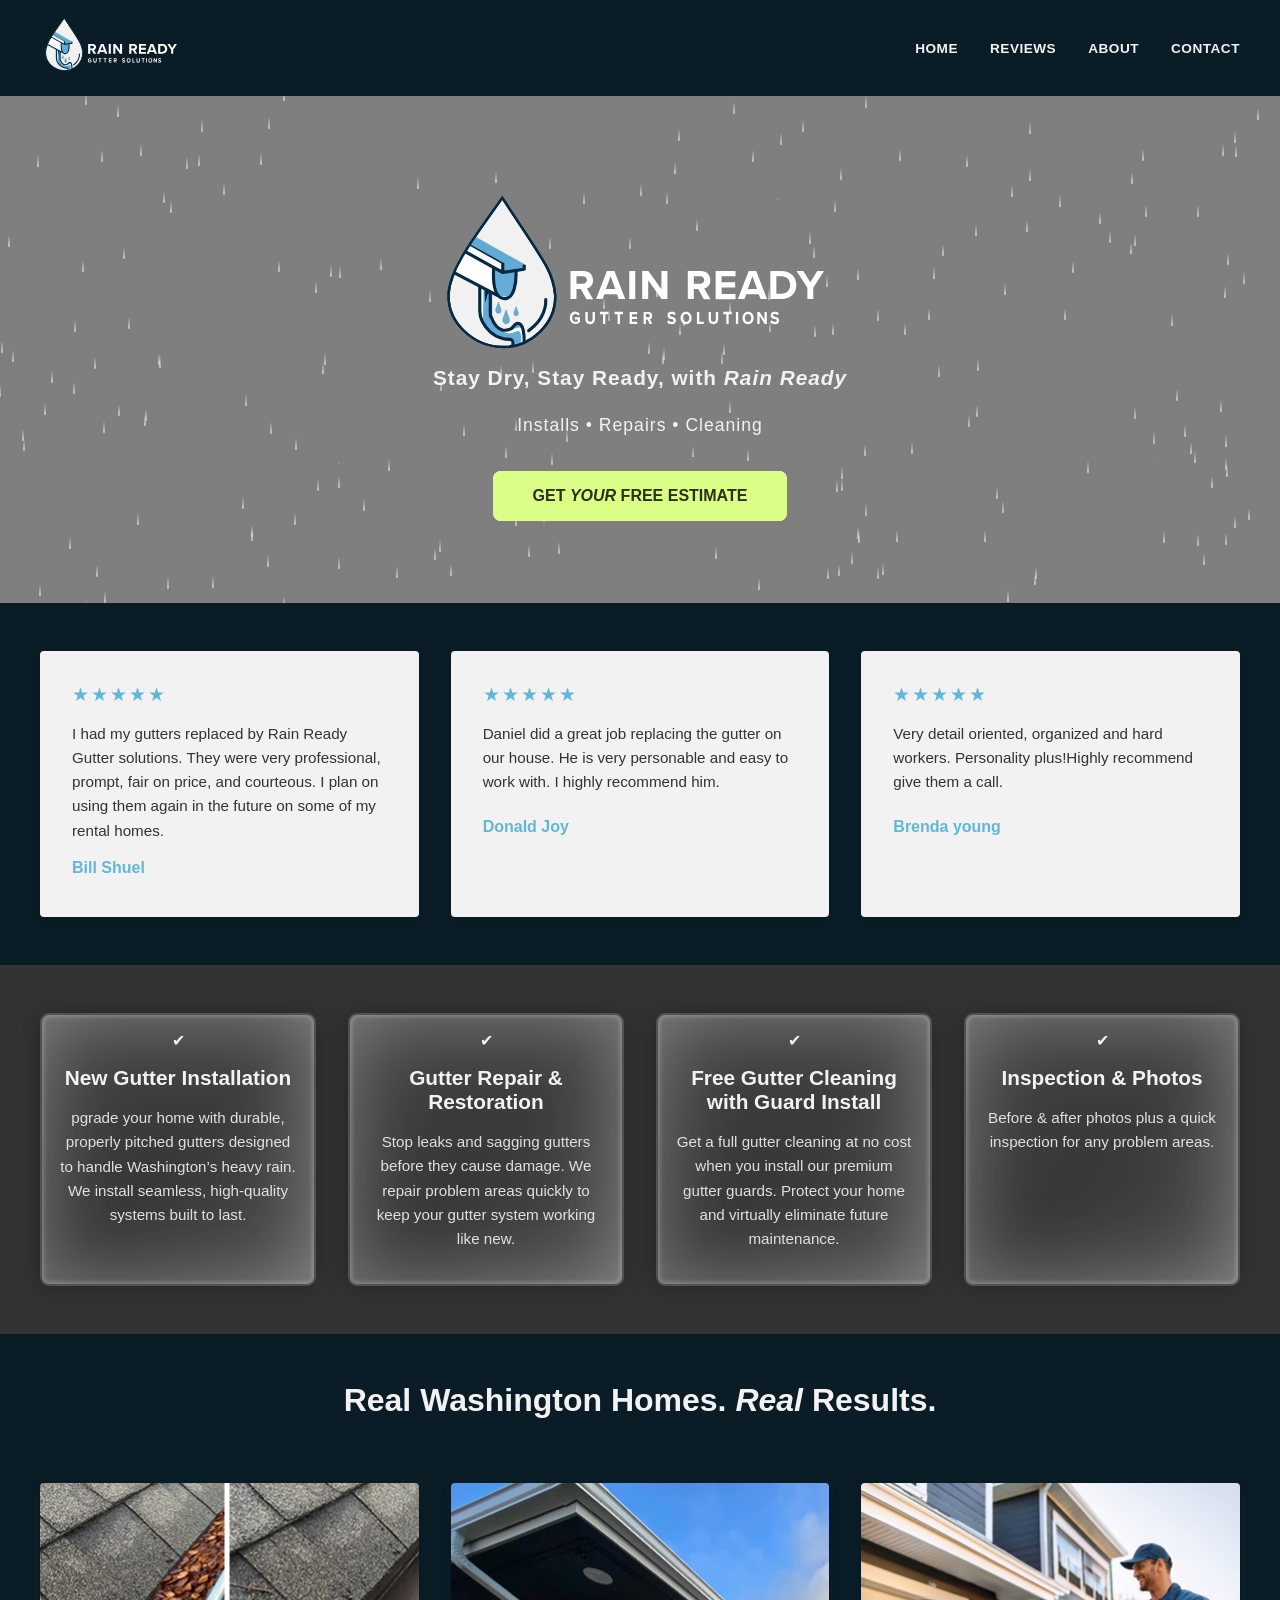
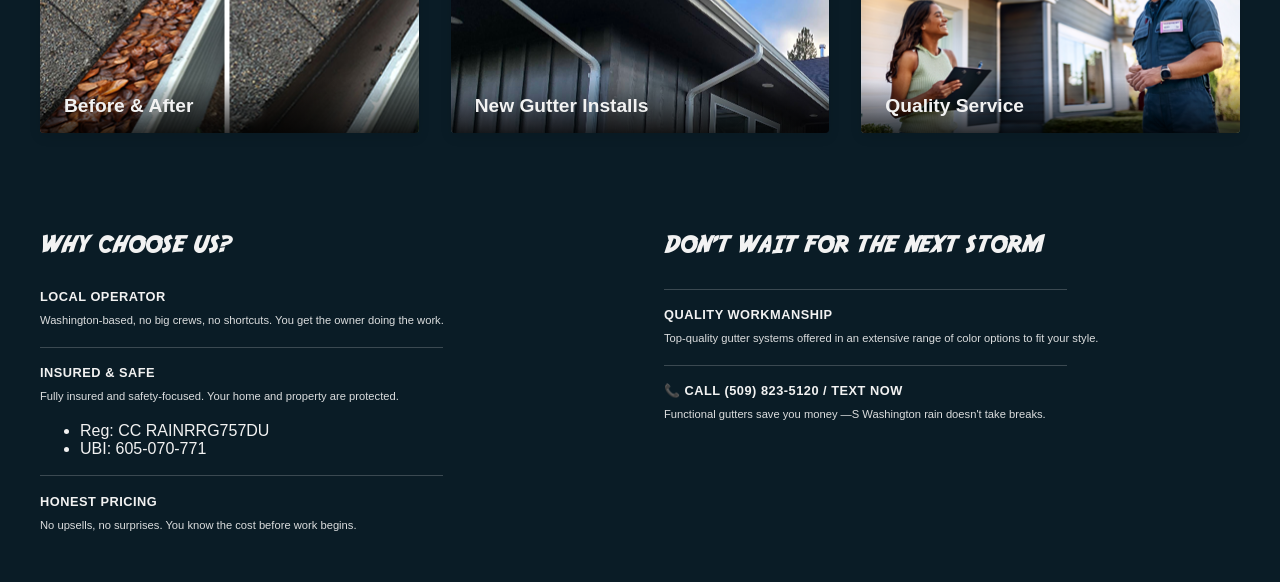
==== index.html @ 2964353a "Li in footer" ====
<!DOCTYPE html>
<html lang="en">
<head>
    <meta charset="UTF-8" />
    <title>Rain Ready Gutter Solutions</title>
    <meta name="description" content="Call us for all your Gutter needs today! Continuous Gutter Installation, Cleaning and Repairs" />
    <meta name="viewport" content="width=device-width, initial-scale=1.0" />
    <link rel="stylesheet" href="css/normalize.css" />
    <!-- <link rel="stylesheet" href="css/styles.css" /> -->
    <link rel="stylesheet" href="css/styles-new.css" />
    <link href="https://fonts.googleapis.com/css?family=Montserrat:700,400&display=swap" rel="stylesheet">
    <style>
       
    </style>
</head>
<body>
    <div class="master-container">
    <div class="page-container">
      <!-- Header/Navigation -->
      <header class="header">
        <div class="header-content">
          <div class="logo-container">
            <img src="images/logo-RR.svg" alt="Rain Ready Company Logo">
          </div>
          <nav class="nav-menu">
            <ul>
              <li><a href="#home">HOME</a></li>
              <li><a href="#reviews">REVIEWS</a></li>
              <li><a href="#about">ABOUT</a></li>
              <li><a href="#contact">CONTACT</a></li>
            </ul>
          </nav>
        </div>
      </header>

      <!-- Hero Section -->
      <section class="hero">
        <div class="rain-overlay" id="rain-overlay">
          <canvas id='canvas'></canvas>
        </div>
        <div class="hero-background">
    
        </div>
        <div class="hero-content">
          <img src="images/logo-RR.svg" alt="Rain Ready Company Logo">
          <h2>Stay Dry, Stay Ready, with <i>Rain Ready</i></h2>
          <h4>Installs • Repairs • Cleaning<h4>
          
          <div class="hero-buttons">
            <a href="tel:509-823-5120" class="btn btn-white">Get <i>Your</i> Free Estimate</a>
          </div>
          </div>
        </div>
      </section>

      <!-- Testimonials Section -->
      <section class="testimonials">
        <div class="testimonials-grid">
          <div class="testimonial-card">
            <div class="stars">★★★★★</div>
            <p class="testimonial-text">I had my gutters replaced by Rain Ready Gutter solutions. They were very professional, prompt, fair on price, and courteous. I plan on using them again in the future on some of my rental homes.</p>
            <p class="testimonial-author">Bill Shuel</p>
          </div>
          <div class="testimonial-card">
            <div class="stars">★★★★★</div>
            <p class="testimonial-text">Daniel did a great job replacing the gutter on our house. He is very personable and easy to work with. I highly recommend him.</p>
            <p class="testimonial-author">Donald Joy</p>
          </div>
          <div class="testimonial-card">
            <div class="stars">★★★★★</div>
            <p class="testimonial-text">Very detail oriented, organized and hard workers. Personality plus!Highly recommend give them a call.</p>
            <p class="testimonial-author">Brenda young</p>
          </div>
        </div>
      </section>

      <!-- Service Cards Section -->
      <section class="service-cards">
        <div class="cards-grid">
          <div class="service-card glass-card">
            <div class="card-icon">✔</div>
            <h3>New Gutter Installation</h3>
            <p>pgrade your home with durable, properly pitched gutters designed to handle Washington’s heavy rain. We install seamless, high-quality systems built to last.</p>
          </div>
          <div class="service-card glass-card">
            <div class="card-icon">✔</div>
            <h3>Gutter Repair & Restoration</h3>
            <p>Stop leaks and sagging gutters before they cause damage. We repair problem areas quickly to keep your gutter system working like new.</p>
          </div>
          <div class="service-card glass-card">
            <div class="card-icon">✔</div>
            <h3>Free Gutter Cleaning with Guard Install</h3>
            <p>Get a full gutter cleaning at no cost when you install our premium gutter guards. Protect your home and virtually eliminate future maintenance.</p>
          </div>
          <div class="service-card glass-card">
            <div class="card-icon">✔</div>
            <h3>Inspection & Photos</h3>
            <p>Before & after photos plus a quick inspection for any problem areas.</p>
          </div>
        </div>
      </section>

      <!-- Brands Section 
      <section class="brands">
        <div class="brands-grid">
          <img src="images/brand-1.webp" alt="Brand 1">
          <img src="images/brand-2.webp" alt="Brand 2">
          <img src="images/brand-3.webp" alt="Brand 3">
          <img src="images/brand-4.webp" alt="Brand 4">
        </div>
      </section>-->

      <!-- Featured Work Section -->
      <section class="featured-work">
        <h2>Real Washington Homes. <i>Real</i> Results.</h2>
        <div class="projects-grid">
          <div class="project-card">
            <img src="images/before-after.webp" alt="Before & After">
            <h3>Before & After</h3>
          </div>
          <div class="project-card">
            <img src="images/featured-new-gutter.webp" alt="New Gutter Installs">
            <h3>New Gutter Installs</h3>
          </div>
          <div class="project-card">
            <img src="images/quality-service.webp" alt="Professional Service">
            <h3>Quality Service</h3>
          </div>
        </div>
      </section>

      <!-- Footer Section -->
      <footer class="footer">
        <div class="footer-content">
          <div class="footer-column">
            <h3>Why Choose Us?</h3>
            <div class="footer-item">
              <h4>LOCAL OPERATOR</h4>
              <p>Washington-based, no big crews, no shortcuts. You get the owner doing the work.</p>
            </div>
            <hr>
            <div class="footer-item">
              <h4>INSURED & SAFE</h4>
              <p>Fully insured and safety-focused. Your home and property are protected.
              <ul>
              <li>Reg: CC RAINRRG757DU</li>
              <li>UBI: 605-070-771</li>
              </ul>
              </p>
            </div>
            <hr>
            <div class="footer-item">
              <h4>HONEST PRICING</h4>
              <p>No upsells, no surprises. You know the cost before work begins.</p>
            </div>
          </div>
          <div class="footer-column">
            <h3>DON'T WAIT FOR THE NEXT STORM</h3>
            <div class="footer-item">

            </div>
            <hr>
            <div class="footer-item">
              <h4>Quality Workmanship</h4>
              <p>Top-quality gutter systems offered in an extensive range of color options to fit your style.</p>
            </div>
            <hr>
            <div class="footer-item">
              <h4>📞 CALL  (509) 823-5120 / TEXT NOW</h4>
              <p>Functional gutters save you money —S Washington rain doesn't take breaks.</p>
            </div>
          </div>
        </div>
      </footer>
    </div>
    </div>


</body>
<script
  src="https://code.jquery.com/jquery-3.7.1.min.js"
  integrity="sha256-/JqT3SQfawRcv/BIHPThkBvs0OEvtFFmqPF/lYI/Cxo="
  crossorigin="anonymous"></script>
<script src="js/danJS.js"></script>
</html>
---- css/styles.css ----
body {
            margin: 0;
            font-family: Verdana, Tahoma, sans-serif, sans-serif;
            min-height: 100vh;
            color: #fff;
            font-size: 16px;
            }

          @font-face {
            font-family: 'White On Black';
            src: url('fonts/White%20On%20Black.ttf') format('truetype');
            font-weight: normal;
            font-style: normal;
            font-display: swap;
          }

        h1 {

            font-size: 2.44rem;
            /* clamp(1rem, 2vw, 2.44rem);      */
            font-weight: 700;
            line-height: 1.55;
            color: #ffffff;
            filter: invert(1);
            letter-spacing: 0.015em;
        }

        h2 {
          
            font-size: 1.95rem;        
            line-height: 1.55;
            letter-spacing: 0.02em;
            font-weight: 600;
            color: #000;
            filter: invert(1);
            margin: 10px 0 15px
        }


        h3 {
            
            font-size: 1.75rem;       
            line-height: 1.55;
            letter-spacing: 0.02em;
            font-weight: 600;
            color: #000;
            filter: invert(1);
            margin: 10px 0 15px
        }

        h4 {
            font-size: 1.56rem;
            line-height: 1.55;
            font-weight: 500;
            letter-spacing: 0.02em;
            color: #000;
            filter: invert(1);
            margin: 10px 0 15px
        }

        h5 {
            
            font-size: 1.4rem;
            line-height: 1.6;
            font-weight: 500;
            letter-spacing: 0.025em;
            color: #000;
            filter: invert(1);
            margin: 10px 0 15px
        }
        
        .subheading {
            font-family:  Arial, sans-serif;
            font-size: 1.1rem;
            font-weight: 500;
            color: #ffffff;
            mix-blend-mode: difference;
            margin-bottom: 16px;
        }

        p {
            font-size: .8rem;
            font-weight: 400;
            color: #1c1c1c;
            letter-spacing: 0.04em;
            text-wrap: balance;
            line-height: 1.5;
        }

        button {
          font-size: .9rem;
        }

        .center-me {
          align-self: center;
        }

        .master-container {
            max-width: 100%;
            margin: 0 auto;
            height: 100vh;
            margin: 0 0 35px;
        }

        .page-container {
            width: 86%;
            margin: 0 0 35px;
            background: #020024;
            background: linear-gradient(159deg,rgba(0, 26, 56, 1) 0%, rgba(5, 151, 255, 1) 60%, rgba(199, 221, 240, 1) 90%);
            padding: 32px;
            border-radius: 0 20px 20px 0;
            align-items:center;   
        }

        .header {
            display: grid;
            grid-template-columns: repeat(2, 1fr);
            gap: 16px;
            margin: 0 0 32px;
        }

        .header-items {
           align-self: center;
        }

        #Layer_1 {
            height:51px;
            width:auto
        }

        .logo-container-header {
            grid-column: 1 / -1;
            display: flex;
            align-items: center;
            & > img {
                height: 144px;
                margin-right: 24px;
            }
            & > span {
              color: #fff; 
              font-family: 'Montserrat', sans-serif; 
              font-size: 2.5rem; 
              font-weight: 700;
            }
        }

        .logo-container-card {
            grid-column: 1 / -1;
            display: flex;
            align-items: center;
            justify-content: flex-start;
            height: 40px;
            margin-bottom: 32px;
            & > img {
            height: 77%;
            width: auto; 
            object-fit: contain;
    
            display: block; 
            }
            & > span {
              color: #fff; 
              font-family: 'Montserrat', sans-serif; 
              font-size: 1lh;
              line-height: 1;
              font-weight: 700;
              mix-blend-mode: difference;
            }

        }  

        .logo-container-card .menu-container .menu-item a {
            font-size: .7rem;
             color: #000;
             font-weight: 500;
        }
        
        .homepage-card-container{
            display: grid;
            width: 107%;
            grid-template-columns: 1fr 1fr;
        }
        .homepage-card-column {
            display: grid;
            grid-template-columns: 1fr;
            gap: 20px;
            align-content: start;
            container: card-2-left-col / inline-size;
        }
        
        .card-2-col-left {
            @container (max-width:400px) {
            h1{
              font-size: 5cqw;
            }
        }
      }

        .homepage-cards {
            background: #fff;
            box-shadow: 4px 3px 24px rgba(0, 0, 0, 0.369);
            border-radius: 10px;
            padding: 11px 20px;
            margin-right: 24px;
            text-align: left;
        }

        .homepage-black-bg-card {
            display: grid;
            grid-template-columns: 62% auto;
            grid-column-gap: 43px;
            align-items: center;
            justify-content: center;
            padding: 24px;
            background: #000;
            box-shadow: 4px 3px 24px rgba(0, 0, 0, 0.369);
            border-radius: 10px;
            margin-right: 24px;
            color: #fff;
            font-size: 1.2rem;
            
            font-weight: 400;
            letter-spacing: 2px;
            text-align: left;
          
        }

      .card-section {
          max-width: 600px;
          margin: 40px auto;
          padding: 12px;
        }
      .card-section h1 {
        text-align: center;
      }

.card-title {
  text-align: center;
  font-size: 2rem;
  font-weight: 600;
  margin-bottom: 32px;
  color: #222;
}

.card-cards {
  display: grid;
  grid-template-columns: repeat(3, 1fr);
  gap: 24px;
  justify-items: stretch;
  align-items: stretch;
}

.card-card {
    cursor: pointer;
  background: linear-gradient(180deg, #fff 80%, #f3e8ff 100%);
  border-radius: 18px;
  padding: 32px 0 24px 0; /* top:32px, right:0, bottom:24px, left:0 */
  width: 100%;
  height:100%
  box-sizing: border-box;
  display: flex;
  flex-direction: column;
  align-items: center;
  transition: box-shadow 0.2s;
}

.card-card:hover {
  box-shadow: 0 8px 32px rgba(80, 63, 205, 0.16);
}

.card-card-img {
  border-radius: 12px;
  padding: 0;
  margin-bottom: 20px;
  display: flex;
  align-items: center;
  justify-content: center;
  width: 100%;
  height: 160px;
  overflow: hidden;
  position: relative;
}

.card-card-img img {
  display: block;
  width: 100%;
  height: 100%;
  object-fit: cover;
  border-radius: 12px;
  /* Increase saturation */
  filter: saturate(1.6);
  transition: filter 0.3s, transform 0.4s cubic-bezier(.4,0,.2,1);
}

/* On card hover, scale image and keep increased saturation */
.card-card:hover .card-card-img img {
  transform: scale(1.2);
  filter: saturate(1.6);
}

.card-card-heading {
  font-size: 1.1rem;
  font-weight: 600;
  margin: 13px 0 13px 0;
  text-align: center;
  color: #222;
}

.card-card-text {
  font-size: .9rem;
  color: #444;
  text-align: center;
  line-height: 1.3;
  margin: 0;
}   

.css-button-arrow--sky {
  min-width: 130px;
  height: 35px;
  color: #fff;
  padding: 5px 10px;
  cursor: pointer;
  transition: all 0.3s ease;
  position: relative;
  display: inline-block;
  outline: none;
  overflow: hidden;
  border-radius: 5px;
  border: none;
  background: linear-gradient(91deg,rgba(0, 55, 117, 1) 44%, rgb(15, 176, 225) 62%);
  background-size: 250% 100%;
  background-position: left;
  
}
.css-button-arrow--sky:hover {
  border-radius: 5px;
  padding-right: 24px;
  padding-left:8px;
  background-position: right;
  color: #000;
}
.css-button-arrow--sky:hover:after {
  opacity: 1;
  right: 10px;
  color:67bc45;
}
.css-button-arrow--sky:after {
  content: "\00BB";
  position: absolute;
  opacity: 0;
  font-size: 20px;
  line-height: 32px;
  top: 0;
  right: -20px;
  transition: 0.4s;
  color:67bc45;
}

.button {
  padding: 12px 28px;
  background: linear-gradient(90deg, #0537ff 0%, #149400 100%);
  background-size: 200% 100%;
  background-position: left;
  color: #fff;
  border: none;
  border-radius: 6px;
  font-family: 'Montserrat', sans-serif;
  font-weight: 700;
  font-size: .9rem;
  cursor: pointer;
  display: inline-block;
  box-shadow: 0 2px 12px rgba(0,81,168,0.10);
  letter-spacing: 0.04em;
  transition: 
    background-position 0.4s cubic-bezier(.4,0,.2,1),
    background-size 0.4s cubic-bezier(.4,0,.2,1),
    background 0.3s cubic-bezier(.4,0,.2,1),
    color 0.2s,
    box-shadow 0.2s,
    transform 0.15s;
}

.button.small {
  padding: 10px 22px;
  font-size: .8rem;
}

.button:hover, .button:focus {
  background-position: right;
  background-size: 220% 100%;
  color: #fff;
  box-shadow: 0 4px 24px rgba(0,81,168,0.18);
  transform: translateY(-2px) scale(1.04);
}

.menu-container {
    display: flex;
    width:100%;
    gap: 28px;
    list-style: none;
    margin: 0;
    padding: 0;
    align-items: center;
    justify-content: end;

}

.menu-container .menu-item a {
    color: #fff;
    text-decoration: none;
    font-size: 1.1rem;
    font-family: 'Montserrat', sans-serif;
    font-weight: 500;
    transition: color 0.2s;
}

.menu-container .menu-item a:hover {
    color: #00bfff;
}

/* AI */
        
        .logo {
            display: flex;
            align-items: center;
            margin-bottom: 24px;
        }
        .logo img {
            height: 28px;
            margin-right: 10px;
        }
        .logo span {
            font-weight: 600;
            font-size: 1.1rem;
            color: #222;
        }
        .title {
            font-size: 2.5rem;
            font-weight: 700;
            margin: 0 0 16px 0;
            line-height: 1.1;
        }
        .desc {
            font-size: .9rem;
            color: #444;
            margin-bottom: 15px;
            line-height: 1.3;
        }
        .actions {
            display: flex;
            gap: 16px;
            margin-bottom: 24px;
        }
        .btn {
            padding: 12px 28px;
            border-radius: 24px;
            border: none;
            font-size: 1rem;
            font-weight: 600;
            cursor: pointer;
            transition: background 0.2s;
        }
        .btn.primary {
            background: #1de782;
            color: #fff;
        }
        .btn.secondary {
            background: #fff;
            color: #222;
            border: 2px solid #222;
        }
        .brands {
            display: flex;
            align-items: center;
            justify-content: center;
            gap: 18px;
        }
        .brands img {
            height: 22px;
            vertical-align: middle;
        }
        .downloaded {
            font-size: 0.95rem;
            color: #888;
            margin-top: 18px;
            margin-bottom: 8px;
        }
        
.card-2-col {
    width:90%;
  display: grid;
  grid-template-columns: 1fr 1fr;
  gap: 32px;
  align-items: stretch;
  margin:75px auto 48px;
}

.card-2-col > div {
  height: 100%;
  display: flex;
  flex-direction: column;
  justify-content: flex-start; /* Top align content */

}
.card-2-col > div:nth-child(2) {
  align-items: center;
  justify-content: flex-end; /* Top align content */
}
.features {
  display: grid;
justify-content: center;

  margin-bottom: 24px;
  
}
#header-logo{
      .st0 {
        fill: #ffffff;
      }
}

#card-logo{
      .st0 {
        fill: #003775;
      }
}

.card-3 {
  background: url("../images/aurora-borealis-northern-lights.jpg");
  background-position: 0;
  background-size: 100%;
  background-repeat: no-repeat;
}
.card-3-title{
  color: #fff;
  filter: invert(0);
}
.card-3-desc{
    font-size: .9rem;
    color: #ffffff;
    margin: 15px 0 15px;
    line-height: 1.3;
}

.footer {
  padding: 20px 0;
  & > p {
    text-align: center;
    font-size: 0.8rem;
    color: #ffffff;
    margin: 0;
  }
  & > .menu-container >a {
    color: #67bc45;
    text-decoration: none;
    font-weight: 600;
  }
}
---- css/styles-new.css ----
/* ===========================
   STYLES-NEW.CSS
   Home Remodeling Website
   =========================== */

/* Root Variables */
:root {
  --primary-color: #0A1C26;
  --secondary-color: #2A4759;
  --accent-color: #62B7D9;
  --text-light: #F2F2F2;
  --text-dark: #333;
  --bg-light: #B0B7BF;
  --spacing-unit: 1rem;
  
  /* CSS HEX */
--fresh-sky: #00ADF1;
--taupe-grey: #77625cff;
--prussian-blue: #0c1b33ff;
--lime-cream: #dbfe87ff;
--lime-cream-dk: rgb(96, 110, 64);
--tangerine-dream: #f39c6bff;

/* CSS HSL */
--fresh-sky: hsla(197, 100%, 47%, 1);
--taupe-grey: hsla(13, 13%, 41%, 1);
--prussian-blue: hsla(217, 62%, 12%, 1);
--lime-cream: hsla(78, 98%, 76%, 1);
--tangerine-dream: hsla(22, 85%, 69%, 1);
}



body {
    margin: 0;
    font-family: Verdana, Tahoma, sans-serif, sans-serif;
    min-height: 100vh;
    color: #fff;
    font-size: 16px;
  
  }

.container {
    display: flex;
    justify-content: center;
    align-items: center;
    transform-style: preserve-3d;
}

a :active, a:hover, a:focus {
    color: inherit;
    text-decoration: none;
}

@font-face {
  font-family: 'Wham-Bang'; /* A name you choose for the font */
  src: url('../adventure/Adventure.otf') format('opentype');
  font-weight: normal; /* Optional descriptors */
  font-style: normal;
  font-display: swap; /* Helps control font loading behavior */
}


.hero-content h1 {
  font-size: 3rem;
  font-weight: 700;
  margin: 0 0 .5rem 0;
  line-height: 1.2;
  letter-spacing: 1px;
  mix-blend-mode: difference;
}

.hero-content h2 {
  font-size: 1.3rem;
  font-weight: 700;
  margin: 0 0 1.5rem 0;
  line-height: 1.2;
  letter-spacing: 1px;
  mix-blend-mode: difference;
}


.hero-content h3 {
  font-size: 1.1rem;
  font-weight: 700;
  font-style: italic;
  margin: 0 0 1.5rem 0;
  line-height: 1.2;
  letter-spacing: 1px;
  mix-blend-mode: difference;
}

.hero-content h4 {
  font-size: 1.1rem;
  font-weight: 400;
  margin: 0 0 1.2rem 0;
  line-height: 1.2;
  letter-spacing: 1px;
  mix-blend-mode: difference;
}

/* ===========================
   HEADER / NAVIGATION
   =========================== */

.header {
  background-color: var(--primary-color);
  padding: 1rem 2rem;
  position: relative;
  z-index: 100;
}

.header-content {
  max-width: 1200px;
  margin: 0 auto;
  display: flex;
  justify-content: space-between;
  align-items: center;
}

.logo-container {
  width: 50px;
}

.logo-container img {
  width: 145px;
  height: auto;
}

.nav-menu ul {
  display: flex;
  list-style: none;
  gap: 2rem;
  margin: 0;
  padding: 0;
}

.nav-menu a {
  color: var(--text-light);
  text-decoration: none;
  font-size: 0.85rem;
  font-weight: 600;
  letter-spacing: 0.5px;
  transition: color 0.3s ease;
}

.nav-menu a:hover {
  color: var(--accent-color);
}

/* ===========================
   HERO SECTION
   =========================== */

.hero {
  position: relative;
  /* height: 500px; */
  overflow: hidden;
  display: flex;
  align-items: center;
  justify-content: center;
}

.hero-background {
  background: url('../images/hero-bg.webp') no-repeat center top;
  background-size: cover;
} 

.row {

  height: 10vh;
  width: 100%;
  animation: fade 5s infinite;
  animation-direction: alternate;
  opacity: 0.8;
}

.row-2 {
  animation-delay: 0.5s;
}

.row-3 {
  animation-delay: 1s;
}

.row-4 {
  animation-delay: 1.5s;
}

.row-5 {
  animation-delay: 2s;
}

.row-6 {
  animation-delay: 2.5s;
}

.row-7 {
  animation-delay: 3s;
}

.row-8 {
  animation-delay: 3.5s;
}

.row-9 {
  animation-delay: 4s;
}

.row-10 {
  animation-delay: 4.5s;
}

@keyframes fade {
  from {
    background: #006dfb;
  }
  to {
    background: #060d5c;
  }
}

.hero-background {
  position: absolute;
  top: 0;
  left: 0;
  width: 100%;
  height: 100%;
  z-index: 1;
}

.rain-overlay {
  position: absolute;
  top: 0;
  left: 0;
  width: 100%;
  height: 100%;
  z-index: 2;
}

.hero-overlay {
  position: absolute;
  top: 0;
  left: 0;
  width: 100%;
  height: 100%;
  z-index: 2;
  mix-blend-mode: color-dodge;
}

.hero-background img {
  width: 100%;
  height: 100%;
  object-fit: cover;
}

.hero-background::after {
  content: '';
  position: absolute;
  top: 0;
  left: 0;
  right: 0;
  bottom: 0;
  background: rgba(0, 0, 0, 0.5);
}

.hero-content {
  position: relative;
  z-index: 2;
  text-align: center;
  color: var(--text-light);
  max-width: 70%;
  padding: 6rem 2rem 8rem;
}


.hero-content p {
  font-size: 1rem;
  margin: 0 0 2rem 0;
  line-height: 1.6;
}

.hero-buttons {
  display: flex;
  gap: 1rem;
  justify-content: center;
  flex-wrap: wrap;
}

/* ===========================
   BUTTONS
   =========================== */


.btn {
  padding: 0.75rem 1.5rem;
  border: none;
  cursor: pointer;
  font-size: 1rem;
  font-weight: 600;
  font-style: normal;
  letter-spacing: 0.5px;
  transition: all 0.3s ease;
  text-decoration: none;
  display: inline-block;
  border-radius: 12px;
}

.btn-white {
  font-weight: 600;
  letter-spacing: 0;
  background-color: var(--lime-cream);
  color: rgb(43, 48, 27);
  margin: 1rem 0 1rem;
}

.btn:link,
.btn:visited {
  text-transform: uppercase;
  text-decoration: none;
  padding: 15px 40px;
  display: inline-block;
  border-radius: 8px;
  transition: all 0.2s;
  position: absolute;
}

.btn:hover {
  transform: translateY(3px);
  box-shadow: 0 10px 20px rgba(0, 0, 0, 0.2);
  background-color: var(--lime-cream-dk);
  color: var(--text-light);
}

.btn:active {
  transform: translateY(-1px);
  box-shadow: 0 5px 10px rgba(0, 0, 0, 0.2);
}

.btn::after {
  content: "";
  display: inline-block;
  height: 100%;
  width: 100%;
  border-radius: 8px;
  position: absolute;
  top: 0;
  left: 0;
  z-index: -1;
  transition: all 0.4s;
}

.btn-white::after {
  background-color: var(--text-light);
}

.btn:hover::after {
  transform: scaleX(1.2) scaleY(1.4);
  opacity: 0;
}

.btn-animated {
  -webkit-animation: moveInBottom 5s ease-out;
          animation: moveInBottom 5s ease-out;
  -webkit-animation-fill-mode: backwards;
          animation-fill-mode: backwards;
}

@-webkit-keyframes moveInBottom {
  0% {
    opacity: 0;
    transform: translateY(30px);
  }
  100% {
    opacity: .8;
    transform: translateY(0px);
  }
}

@keyframes moveInBottom {
  0% {
    opacity: 0;
    transform: translateY(30px);
  }
  100% {
    opacity: 1;
    transform: translateY(0px);
  }
}

.btn-primary {
color: var(--lime-cream);
  border-radius: 6px;
  padding:10px;
  transition: all 0.3s ease;
}

.btn-primary:hover {
  background-color: #ffffff;
  transform: translateY(-2px);
  color: var(--primary-color);
}

.btn-secondary {
  background-color: transparent;
  color: var(--text-light);
  border: 2px solid var(--text-light);
}

.btn-secondary:hover {
  background-color: var(--text-light);
  color: var(--text-dark);
}

.btn-outline {
  background-color: transparent;
  color: var(--primary-color);
  border: 2px solid var(--primary-color);
  margin-top: 1rem;
}

.btn-outline:hover {
  background-color: var(--primary-color);
  color: var(--text-light);
}

<div class="glass-card">
  <div class="card-content">
    <div class="card-header">
      <div class="user-info">
        <div class="avatar">
          <svg class="avatar-icon" viewBox="0 0 24 24" fill="none" stroke="currentColor" stroke-width="2">
            <path d="M20 21v-2a4 4 0 0 0-4-4H8a4 4 0 0 0-4 4v2"></path>
            <circle cx="12" cy="7" r="4"></circle>
          </svg>
        </div>
        <div class="user-details">
          <p class="user-name">Jane Doe</p>
          <p class="user-role">UX Designer</p>
        </div>
      </div>
      <svg class="notification-icon" viewBox="0 0 24 24" fill="none" stroke="currentColor" stroke-width="2">
        <path d="M18 8A6 6 0 0 0 6 8c0 7-3 9-3 9h18s-3-2-3-9"></path>
        <path d="M13.73 21a2 2 0 0 1-3.46 0"></path>
      </svg>
    </div>
    <div class="card-body">
      <h3 class="card-title">Styled Component</h3>
      <p class="card-description">This is a sample of how your content might look inside.</p>
      <button class="glass-button">Get Started</button>
    </div>
    <p class="card-tip">Tip: Try adjusting the sliders and colors to see real-time changes!</p>
  </div>
</div>


/* Glassmorphism Card */
.glass-card {
  position: relative;
  width: 400px;
  height: 300px;
  border-radius: 9px;
  background: rgba(248, 248, 248, 0);
  backdrop-filter: blur(3px) saturate(105%);
  -webkit-backdrop-filter: blur(3px) saturate(105%);
  border: 2px solid rgba(204, 204, 204, 0.2);
  box-shadow: -2px 1px 26px 0 rgba(0, 0, 0, 0.28),
    inset 0 0 83px rgba(255, 255, 255, 0.36),
    inset 0px 0px 4px 2px rgba(255, 255, 255, 0.22);
  overflow: hidden;
}

/* Reflection highlights (two-layer overlay) */
.glass-card {
  position: relative;
  
  border-radius: 9px;
  background: rgba(248, 248, 248, 0);
  backdrop-filter: blur(3px) saturate(105%);
  -webkit-backdrop-filter: blur(3px) saturate(105%);
  border: 2px solid rgba(204, 204, 204, 0.2);
  box-shadow: -2px 1px 26px 0 rgba(0, 0, 0, 0.28),
    inset 0 0 83px rgba(255, 255, 255, 0.36),
    inset 0px 0px 4px 2px rgba(255, 255, 255, 0.22);
  overflow: hidden;
}

/* Reflection highlights (two-layer overlay) */
.glass-card::before {
  content: '';
  position: absolute;
  top: 0;
  left: 0;
  width: 100%;
  height: 100%;
  pointer-events: none;
  border-radius: inherit;
  /* angled edge reflection */
  background: linear-gradient(to left top, rgba(255,255,255,0.11) 0%, rgba(255,255,255,0) 50%);
  z-index: 1;
}

.glass-card::after {
  content: '';
  position: absolute;
  top: 0;
  left: 0;
  width: 100%;
  height: 100%;
  pointer-events: none;
  border-radius: inherit;
  /* subtle top-to-bottom sheen */
  background: linear-gradient(to bottom, rgba(255,255,255,0.066) 0%, rgba(255,255,255,0) 100%);
  z-index: 1;
}

/* Content styling */
.card-content {
  position: relative;
  z-index: 10;
  width: 100%;
  height: 100%;
  display: flex;
  flex-direction: column;
  justify-content: space-between;
  padding: 24px;
  color: white;
  text-shadow: 0 1px 3px rgba(0,0,0,0.2);
}

.card-header {
  display: flex;
  justify-content: space-between;
  align-items: flex-start;
}

.user-info {
  display: flex;
  align-items: center;
  gap: 12px;
}

.avatar {
  width: 40px;
  height: 40px;
  border-radius: 50%;
  background: rgba(255, 255, 255, 0.1);
  border: 2px solid #3b82f6;
  display: flex;
  align-items: center;
  justify-content: center;
}

.avatar-icon {
  width: 20px;
  height: 20px;
  color: #3b82f6;
}

.user-details {
  display: flex;
  flex-direction: column;
}

.user-name {
  font-weight: 600;
  margin: 0;
}

.user-role {
  font-size: 12px;
  opacity: 0.7;
  margin: 0;
}

.notification-icon {
  width: 20px;
  height: 20px;
  opacity: 0.5;
}

.card-body {
  text-align: center;
  margin-top: 8px;
}

.card-title {
  font-size: 18px;
  font-weight: 700;
  margin: 0 0 4px 0;
}

.card-description {
  font-size: 14px;
  opacity: 0.7;
  margin: 0 0 16px 0;
}

.glass-button {
  width: 100%;
  background: rgba(255, 255, 255, 0.1);
  border: 1px solid rgba(255, 255, 255, 0.2);
  color: white;
  padding: 8px 16px;
  border-radius: 8px;
  font-weight: 600;
  cursor: pointer;
  backdrop-filter: blur(8px);
  -webkit-backdrop-filter: blur(8px);
  box-shadow: 0 4px 6px rgba(0, 0, 0, 0.1);
  transition: all 0.2s ease;
}

.glass-button:hover {
  background: rgba(255, 255, 255, 0.2);
}

.glass-button:focus {
  outline: none;
  box-shadow: 0 0 0 2px rgba(59, 130, 246, 0.4);
}

.card-tip {
  font-size: 12px;
  text-align: center;
  color: #e0e6ed;
  margin: 16px 0 0 0;
}

/* ===========================
   SERVICE CARDS SECTION
   =========================== */

 .service-cards {
  position: relative;
  z-index: 1;
  /* base darker gradient to provide contrast for glass cards */
  /* background-color: rgba(6,12,18,1); */
  /* stronger highlights: increased white radial strength, added sheen layer */
  background-image: url("../images/service-bg.webp");
  background-size: cover;
  background-repeat: no-repeat;
  background-position: bottom center;
  overflow: hidden;
  padding: 3rem 2rem;
 }

 .service-cards:after {
  content: "";
  position: absolute;
  top: 0;
  left: 0;
  width: 100%;
  height: 100%;
  background-color: rgba(0, 0, 0, 0.8); /* Black overlay with 60% opacity */
  z-index: -1; /* Places the overlay behind the container's content */
}

.cards-grid {
  max-width: 1200px;
  margin: 0 auto;
  display: grid;
  grid-template-columns: repeat(auto-fit, minmax(245px, 1fr));
  gap: 2rem;
}

.service-card {
  /* background-color: var(--text-dark); */
  padding: 1rem;
  text-align: center;
  color: var(--text-light);
  /* border: 4px solid rgba(255, 255, 255, 0.2); */
  transition: transform 0.3s ease, box-shadow 0.3s ease;
}

.service-card:hover {
  transform: translateY(-5px);
  box-shadow: 0 10px 30px rgba(0, 0, 0, 0.3);
}

.card-icon {
  margin-bottom: 1rem;
}

.card-icon img {
  width: 80px;
  height: 80px;
  object-fit: contain;
}

.service-card h3 {
  font-size: 1.3rem;
  margin: 1rem  0 0.5rem 0;
  font-weight: 700;
}

.service-card p {
  font-size: 0.95rem;
  line-height: 1.6;
  margin: 1rem 0;
  opacity: 0.9;
}

.card-link {
  color: var(--text-light);
  text-decoration: none;
  font-weight: 600;
  display: inline-block;
  margin-top: 1rem;
  padding: 0.5rem 1rem;
  border: 2px solid var(--text-light);
  transition: all 0.3s ease;
}

.card-link:hover {
  background-color: var(--text-light);
  color: var(--primary-color);
}

/* ===========================
   TESTIMONIALS SECTION
   =========================== */

.testimonials {
  background-color: var(--primary-color);
  padding: 3rem 2rem;
}

.testimonials-grid {
  max-width: 1200px;
  margin: 0 auto;
  display: grid;
  grid-template-columns: repeat(auto-fit, minmax(300px, 1fr));
  gap: 2rem;
}

.testimonial-card {
  background-color: var(--text-light);
  padding: 2rem;
  border-radius: 4px;
  box-shadow: 0 2px 8px rgba(0, 0, 0, 0.1);
}

.stars {
  color: var(--accent-color);
  font-size: 1.2rem;
  margin-bottom: 1rem;
  letter-spacing: 2px;
}

.testimonial-text {
  color: var(--text-dark);
  font-size: 0.95rem;
  line-height: 1.6;
  margin: 1rem 0;
  min-height: 80px;
}

.testimonial-author {
  color: var(--accent-color);
  font-weight: 700;
  margin: 1rem 0 0.5rem 0;
}

.testimonial-location {
  color: #666;
  font-size: 0.85rem;
  margin: 0;
}

/* ===========================
   BRANDS SECTION
   =========================== */

.brands {
  background-color: var(--text-light);
  padding: 3rem 2rem;
}

.brands-grid {
  max-width: 1200px;
  margin: 0 auto;
  display: grid;
  grid-template-columns: repeat(auto-fit, minmax(150px, 1fr));
  gap: 2rem;
  align-items: center;
}

.brands-grid img {
  max-width: 100%;
  height: 60px;
  object-fit: contain;
  opacity: 0.7;
  transition: opacity 0.3s ease;
}

.brands-grid img:hover {
  opacity: 1;
}

/* ===========================
   FEATURED WORK SECTION
   =========================== */

.featured-work {
  background-color: var(--primary-color);
  padding: 3rem 2rem;
}

.featured-work h2 {
  text-align: center;
  font-size: 2rem;
  color: var(--text-light);
  margin: 0 0 4rem 0;
  max-width: 1200px;
  margin-left: auto;
  margin-right: auto;
}

.projects-grid {
  max-width: 1200px;
  margin: 0 auto;
  display: grid;
  grid-template-columns: repeat(auto-fit, minmax(300px, 1fr));
  gap: 2rem;
}

.project-card {
  position: relative;
  overflow: hidden;
  border-radius: 4px;
  box-shadow: 0 4px 12px rgba(0, 0, 0, 0.1);
  height: 250px;
}

.project-card img {
  width: 100%;
  height: 100%;
  object-fit: cover;
  transition: transform 0.3s ease;
}

.project-card:hover img {
  transform: scale(1.05);
}

.project-card h3 {
  position: absolute;
  bottom: 0;
  left: 0;
  right: 0;
  background: linear-gradient(to top, rgba(0, 0, 0, 0.8), transparent);
  color: var(--text-light);
  margin: 0;
  padding: 1rem 1.5rem;
  font-size: 1.2rem;
  font-weight: 600;
}

/* ===========================
   FOOTER SECTION
   =========================== */

.footer {
  background-color: var(--primary-color);
  color: var(--text-light);
  padding: 3rem 2rem 2rem;
}

.footer-content {
  max-width: 1200px;
  margin: 0 auto;
  display: grid;
  grid-template-columns: 1fr 1fr;
  gap: 3rem;
}

.footer-column hr {
  border: none;
  border-top: 1px solid rgba(255, 255, 255, 0.2);
  margin: 3% 0 3%;
  width: 70%;
 }

.footer-column h3 {
  font-family: 'Wham-Bang';
  font-size: 1.4rem;
  font-weight: 700;
  margin: 0 0 2rem 0;
  color: var(--text-light);
  text-transform: uppercase;
  letter-spacing: 1px;
}

.footer-item {
  margin-bottom: 1rem;
}

.footer-item h4 {
  font-size: 0.8rem;
  font-weight: 700;
  margin: 0 0 0.5rem 0;
  text-transform: uppercase;
  letter-spacing: 0.5px;
  color: var(--text-light);
}

.footer-item p {
  font-size: 0.7rem;
  line-height: 1.6;
  margin: 0;
  opacity: 0.9;
}

/* ===========================
   RESPONSIVE DESIGN
   =========================== */

@media (max-width: 768px) {
  .header-content {
    flex-direction: column;
    gap: 1rem;
  }

  .nav-menu ul {
    gap: 1rem;
    flex-wrap: wrap;
    justify-content: center;
  }

  .hero-content p {
    font-size: 0.9rem;
  }

.hero-background {
   background: url('../images/hero-bg-mobile.webp') no-repeat center top;
   background-size: cover;
}
  .hero-buttons {
    flex-direction: column;
    align-items: center;
  }

  .btn {
    width: 100%;
    max-width: 300px;
  }

  .cards-grid {
    grid-template-columns: 1fr 1fr;
  }

  .testimonials-grid {
    grid-template-columns: 1fr;
  }

  .brands-grid {
    grid-template-columns: repeat(2, 1fr);
  }

  .projects-grid {
    grid-template-columns: 1fr;
  }

  .footer-content {
    grid-template-columns: 1fr;
  }

  .featured-work h2 {
    font-size: 1.5rem;
  }
}

@media (max-width: 480px) {
  .nav-menu ul {
    flex-direction: column;
    gap: 0.5rem;
  }

  .nav-menu a {
    font-size: 0.75rem;
  }

  .hero-content h1 {
    font-size: 1.5rem;
  }

  .service-cards {
    padding: 2rem 1rem;
  }

  .cards-grid {
    grid-template-columns: 1fr;
  }

  .hero {
    height: 350px;
  }

  .project-card {
    height: 200px;
  }
}
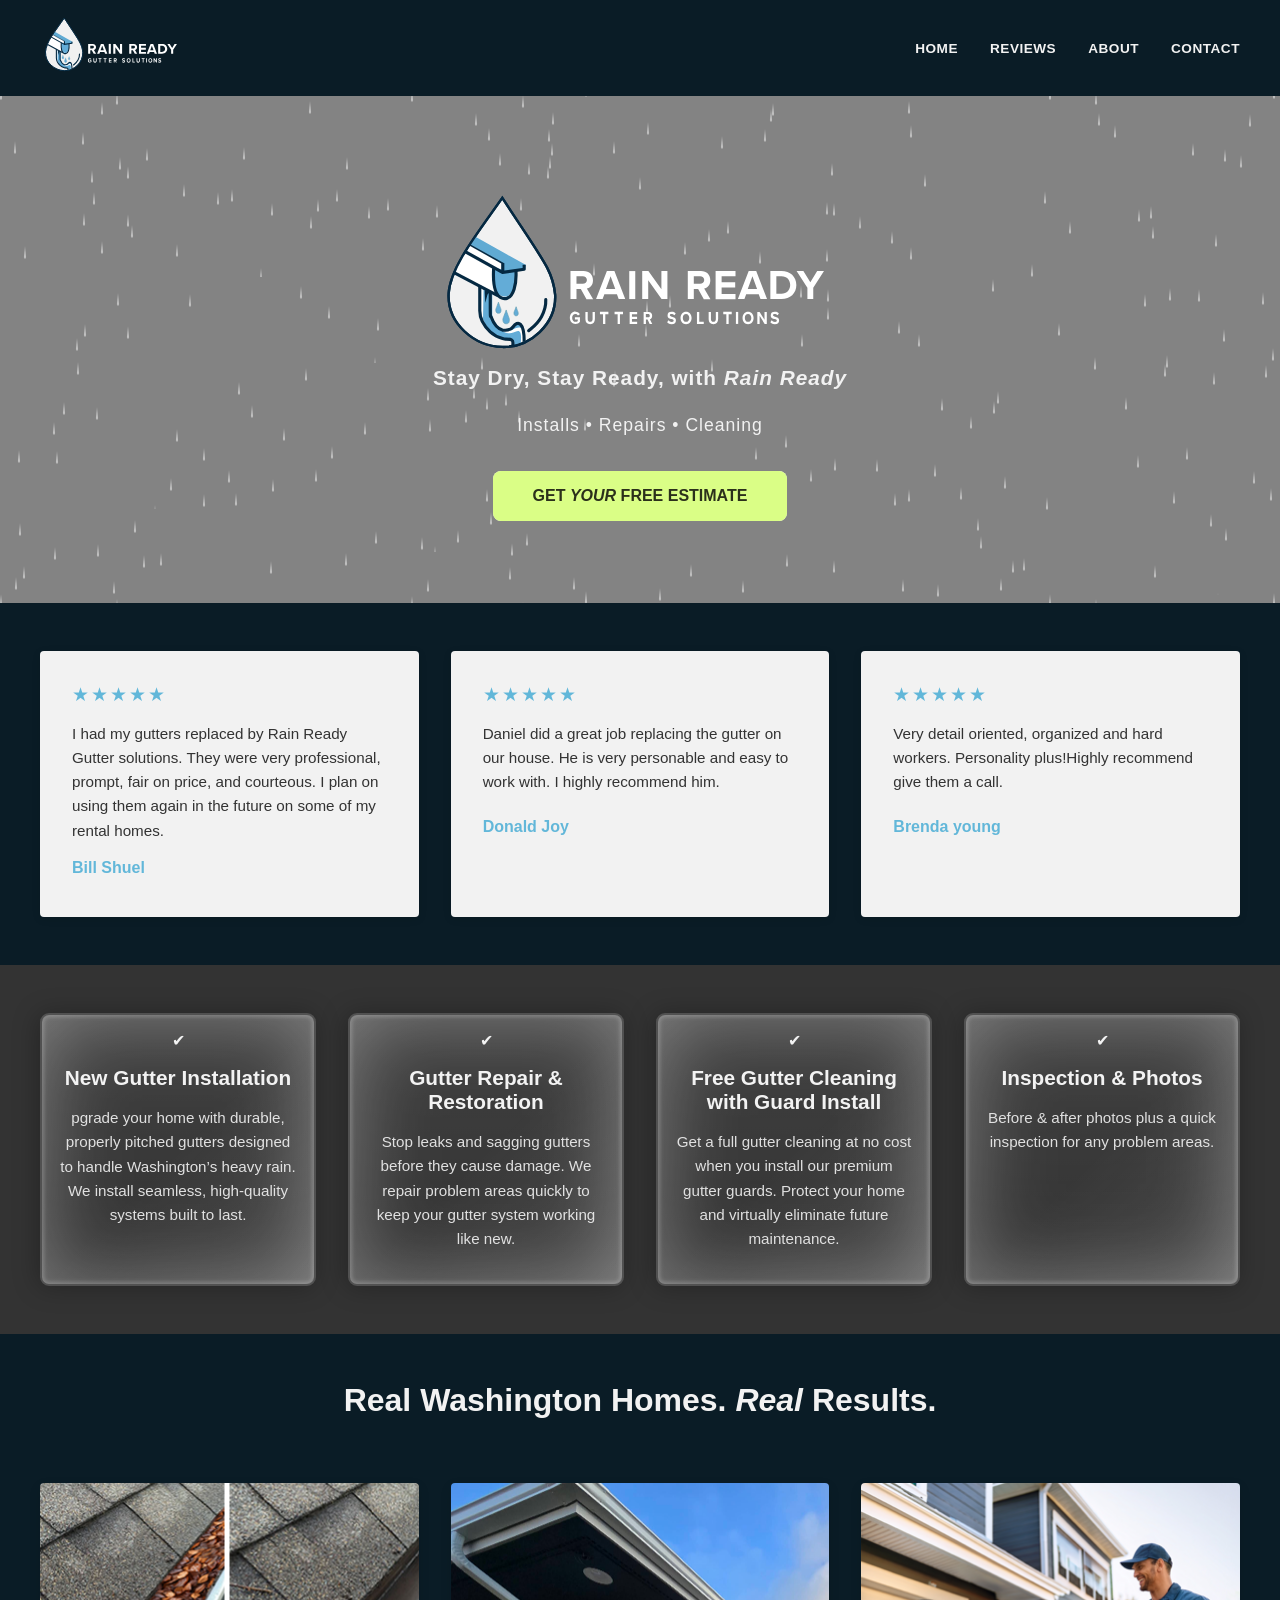
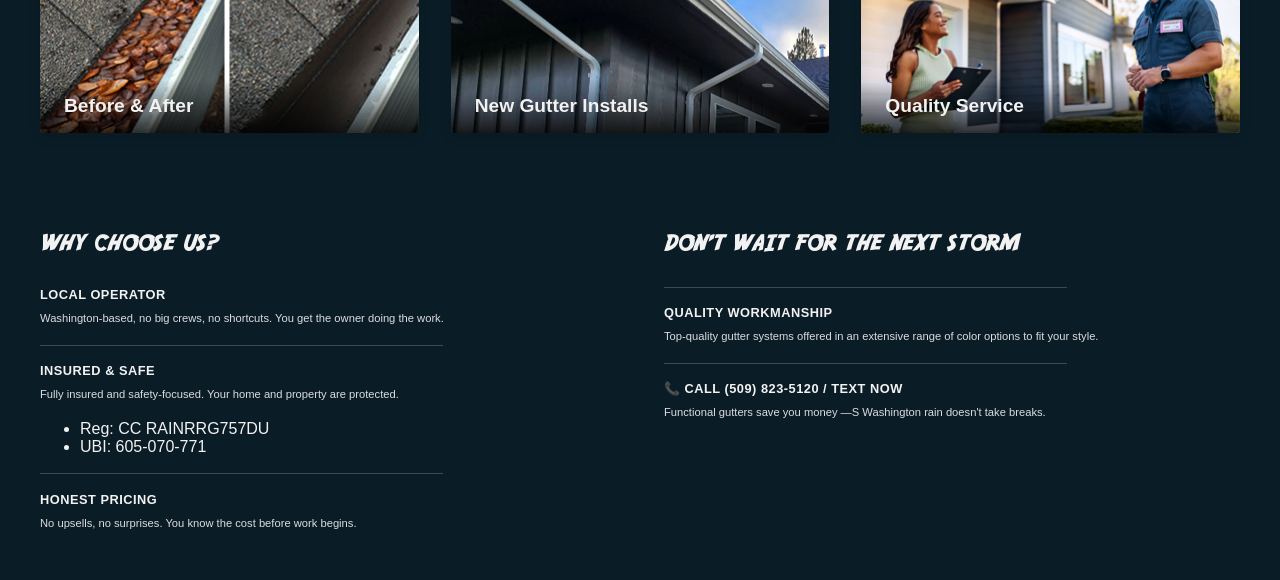
==== commit 0ad7d21f: "js defer" ====
--- a/index.html
+++ b/index.html
@@ -181,5 +181,5 @@
   src="https://code.jquery.com/jquery-3.7.1.min.js"
   integrity="sha256-/JqT3SQfawRcv/BIHPThkBvs0OEvtFFmqPF/lYI/Cxo="
   crossorigin="anonymous"></script>
-<script src="js/danJS.js"></script>
+<script defer src="js/danJS.js"></script>
 </html>
--- a/css/styles-new.css
+++ b/css/styles-new.css
@@ -884,7 +884,7 @@
 
 .footer-column h3 {
   font-family: 'Wham-Bang';
-  font-size: 1.4rem;
+  font-size: 1.3rem;
   font-weight: 700;
   margin: 0 0 2rem 0;
   color: var(--text-light);
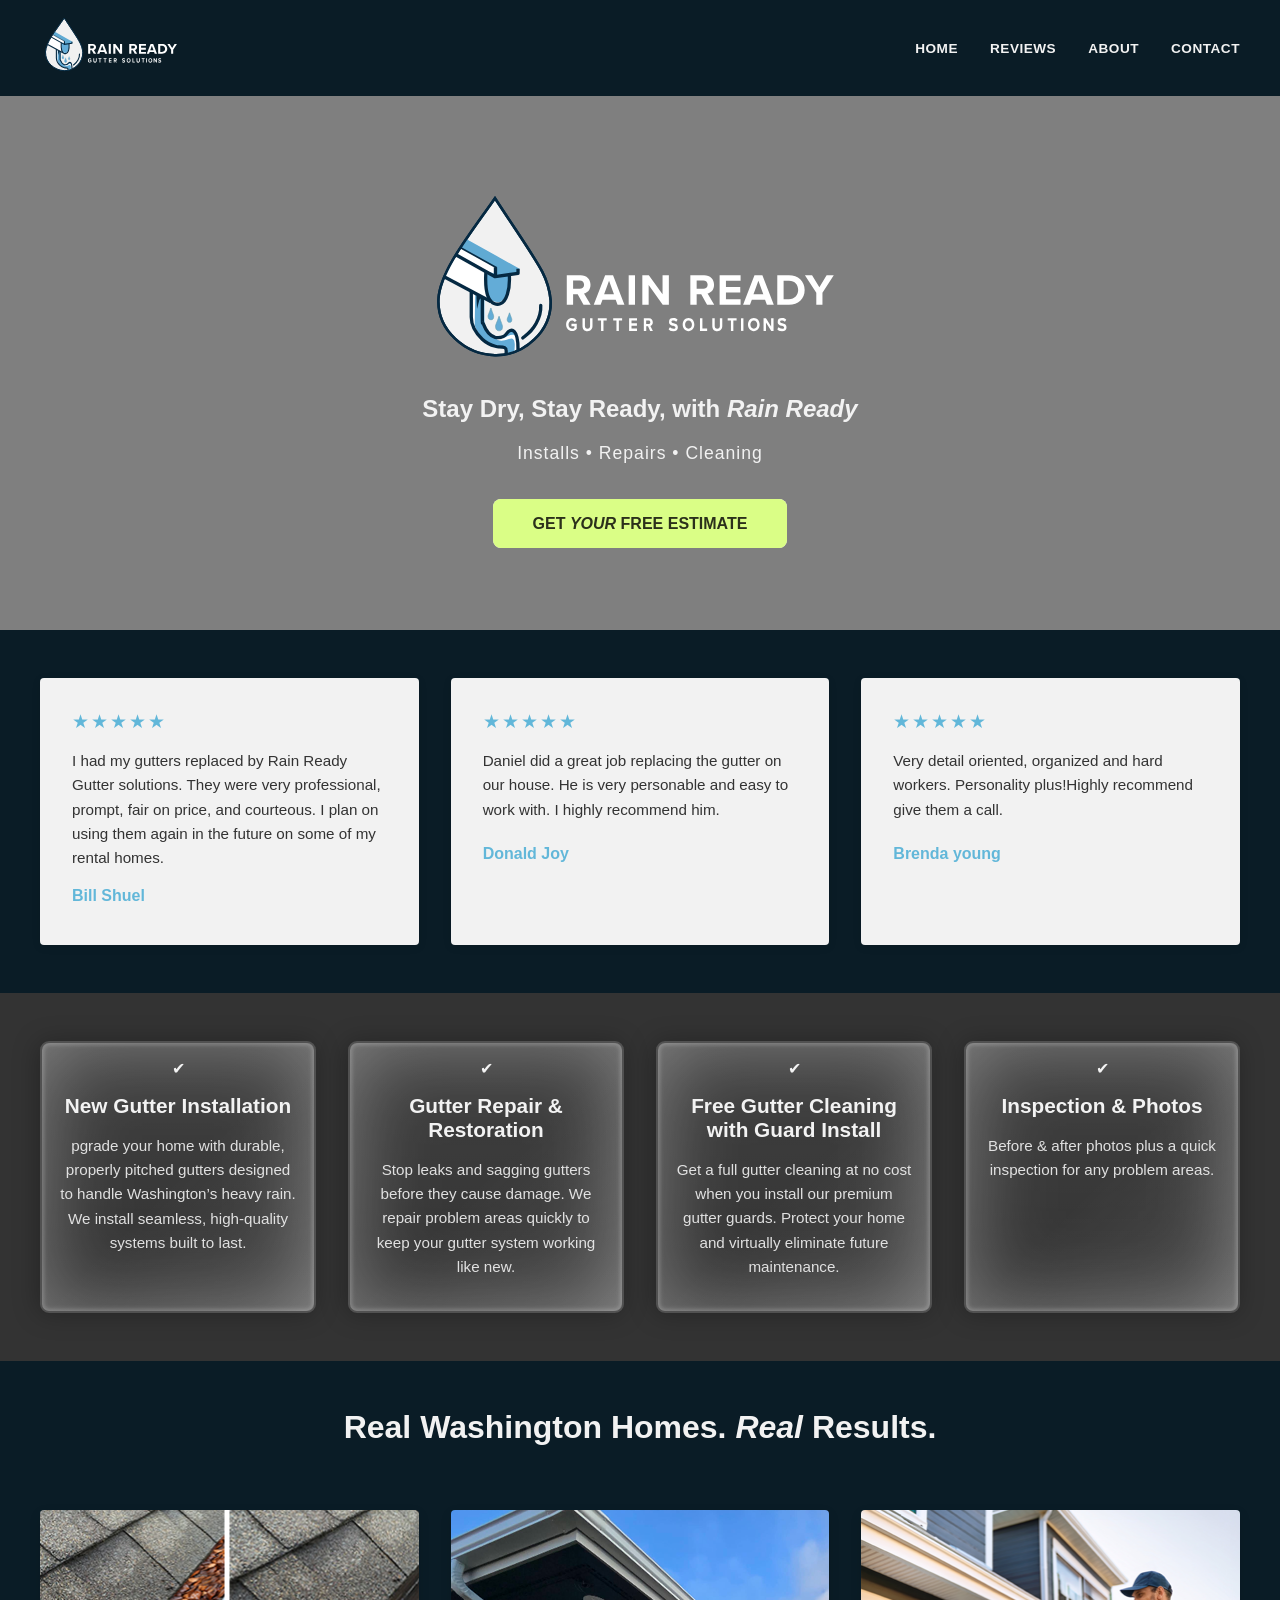
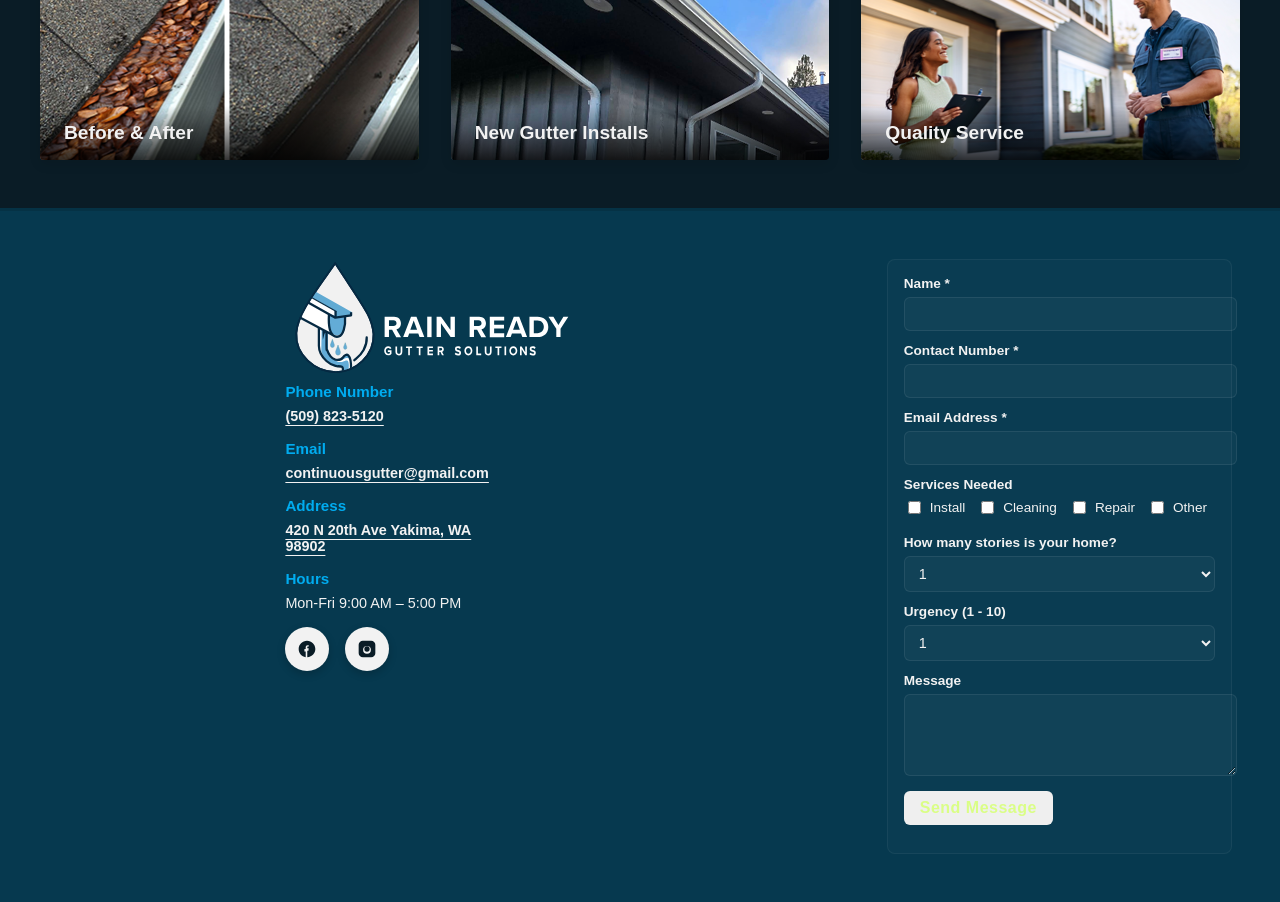
==== commit 6aac0edf: "footer style chane with added form" ====
--- a/index.html
+++ b/index.html
@@ -132,43 +132,103 @@
       <!-- Footer Section -->
       <footer class="footer">
         <div class="footer-content">
-          <div class="footer-column">
-            <h3>Why Choose Us?</h3>
-            <div class="footer-item">
-              <h4>LOCAL OPERATOR</h4>
-              <p>Washington-based, no big crews, no shortcuts. You get the owner doing the work.</p>
+          <div class="footer-inner-left">
+            <div class="footer-brand">
+              <img src="images/logo-RR.svg" alt="Continuous Gutter & Roofing logo" class="footer-logo">
             </div>
-            <hr>
-            <div class="footer-item">
-              <h4>INSURED & SAFE</h4>
-              <p>Fully insured and safety-focused. Your home and property are protected.
-              <ul>
-              <li>Reg: CC RAINRRG757DU</li>
-              <li>UBI: 605-070-771</li>
-              </ul>
-              </p>
+            <div class="footer-column contact-left">
+            <h4 class="contact-heading">Phone Number</h4>
+            <p class="contact-item"><a href="tel:5098235120">(509) 823-5120</a></p>
+
+            <h4 class="contact-heading">Email</h4>
+            <p class="contact-item"><a href="mailto:continuousgutter@gmail.com">continuousgutter@gmail.com</a></p>
+          </div>
+
+          <div class="footer-column contact-right">
+            <h4 class="contact-heading">Address</h4>
+            <p class="contact-item"><a href="https://maps.google.com/?q=420+N+20th+Ave+Yakima+WA">420 N 20th Ave Yakima, WA<br>98902</a></p>
+
+            <h4 class="contact-heading">Hours</h4>
+            <p class="contact-item">Mon-Fri 9:00 AM – 5:00 PM</p>
+
+            <div class="footer-social" aria-label="social links">
+                <a class="social-icon social-facebook" href="https://share.google/Homq5TA4zwgeL6Frx" aria-label="facebook" target="_blank" rel="noopener noreferrer">
+                <svg viewBox="0 0 24 24" xmlns="http://www.w3.org/2000/svg" aria-hidden="true" focusable="false" role="img">
+                  <title>Facebook</title>
+                  <path d="M22 12c0-5.523-4.477-10-10-10S2 6.477 2 12c0 4.991 3.657 9.128 8.438 9.877v-6.99H8.898v-2.887h1.54V9.845c0-1.523.903-2.364 2.285-2.364.66 0 1.353.118 1.353.118v1.49h-.763c-.752 0-.986.467-.986.945v1.135h1.678l-.268 2.887h-1.41V22C18.343 21.128 22 16.991 22 12z"/>
+                </svg>
+              </a>
+                <a class="social-icon social-instagram" href="#" aria-label="instagram" target="_blank" rel="noopener noreferrer">
+                <svg viewBox="0 0 24 24" xmlns="http://www.w3.org/2000/svg" aria-hidden="true" focusable="false" role="img">
+                  <title>Instagram</title>
+                  <path d="M7 2h10a5 5 0 0 1 5 5v10a5 5 0 0 1-5 5H7a5 5 0 0 1-5-5V7a5 5 0 0 1 5-5zm5 6.3A4.7 4.7 0 1 0 16.7 13 4.7 4.7 0 0 0 12 8.3zm6.4-3.6a1.1 1.1 0 1 1-1.1 1.1 1.1 1.1 0 0 1 1.1-1.1zM12 15.2A3.2 3.2 0 1 1 15.2 12 3.2 3.2 0 0 1 12 15.2z"/>
+                </svg>
+              </a>
             </div>
-            <hr>
-            <div class="footer-item">
-              <h4>HONEST PRICING</h4>
-              <p>No upsells, no surprises. You know the cost before work begins.</p>
-            </div>
-          </div>
-          <div class="footer-column">
-            <h3>DON'T WAIT FOR THE NEXT STORM</h3>
-            <div class="footer-item">
-
-            </div>
-            <hr>
-            <div class="footer-item">
-              <h4>Quality Workmanship</h4>
-              <p>Top-quality gutter systems offered in an extensive range of color options to fit your style.</p>
-            </div>
-            <hr>
-            <div class="footer-item">
-              <h4>📞 CALL  (509) 823-5120 / TEXT NOW</h4>
-              <p>Functional gutters save you money —S Washington rain doesn't take breaks.</p>
-            </div>
+          </div>
+          </div>
+          <div class="footer-inner-right">
+            <form id="contact-form" class="contact-form" action="#" method="post" novalidate>
+              <div class="form-row">
+                <label for="cf-name">Name *</label>
+                <input type="text" id="cf-name" name="name" required>
+              </div>
+
+              <div class="form-row">
+                <label for="cf-phone">Contact Number *</label>
+                <input type="tel" id="cf-phone" name="phone" required>
+              </div>
+
+              <div class="form-row">
+                <label for="cf-email">Email Address *</label>
+                <input type="email" id="cf-email" name="email" required>
+              </div>
+
+              <div class="form-row">
+                <label>Services Needed</label>
+                <div class="checkbox-group">
+                  <label><input type="checkbox" name="service[]" value="install"> Install</label>
+                  <label><input type="checkbox" name="service[]" value="cleaning"> Cleaning</label>
+                  <label><input type="checkbox" name="service[]" value="repair"> Repair</label>
+                  <label><input type="checkbox" name="service[]" value="other"> Other</label>
+                </div>
+              </div>
+
+              <div class="form-row">
+                <label for="cf-stories">How many stories is your home?</label>
+                <select id="cf-stories" name="stories">
+                  <option value="1">1</option>
+                  <option value="2">2</option>
+                  <option value="3">3</option>
+                  <option value="4">4+</option>
+                </select>
+              </div>
+
+              <div class="form-row">
+                <label for="cf-urgency">Urgency (1 - 10)</label>
+                <select id="cf-urgency" name="urgency">
+                  <option value="1">1</option>
+                  <option value="2">2</option>
+                  <option value="3">3</option>
+                  <option value="4">4</option>
+                  <option value="5">5</option>
+                  <option value="6">6</option>
+                  <option value="7">7</option>
+                  <option value="8">8</option>
+                  <option value="9">9</option>
+                  <option value="10">10</option>
+                </select>
+              </div>
+
+              <div class="form-row">
+                <label for="cf-message">Message</label>
+                <textarea id="cf-message" name="message" rows="4"></textarea>
+              </div>
+
+              <div class="form-row form-actions">
+                <button type="submit" class="btn btn-primary">Send Message</button>
+              </div>
+            </form>
           </div>
         </div>
       </footer>
--- a/css/styles-new.css
+++ b/css/styles-new.css
@@ -66,14 +66,24 @@
   font-weight: 700;
   margin: 0 0 .5rem 0;
   line-height: 1.2;
-  letter-spacing: 1px;
-  mix-blend-mode: difference;
-}
-
-.hero-content h2 {
-  font-size: 1.3rem;
-  font-weight: 700;
-  margin: 0 0 1.5rem 0;
+.footer-content {
+  max-width: 1200px;
+  margin: 0 auto;
+  display: flex;
+  gap: 2rem;
+  align-items: flex-start;
+}
+
+.footer-inner-left {
+  display: flex;
+  gap: 2rem;
+  flex: 1 1 65%;
+  align-items: flex-start;
+}
+
+.footer-inner-right {
+  flex: 0 0 35%;
+}
   line-height: 1.2;
   letter-spacing: 1px;
   mix-blend-mode: difference;
@@ -862,55 +872,141 @@
    =========================== */
 
 .footer {
-  background-color: var(--primary-color);
-  color: var(--text-light);
-  padding: 3rem 2rem 2rem;
-}
+  background-color: #06394f; /* deep teal, matches supplied design */
+  color: var(--text-light);
+  padding: 3rem 2rem 3rem;
+  font-size: 0.9rem; /* reduce overall footer text size */
+  border-top: 3px solid rgba(0,0,0,0.12);
+}
+
+.footer-inner-left {
+  max-width: 1200px;
+  margin: 0 auto;
+  gap: 2rem;
+  align-items: flex-start;
+}
+
+.footer-brand {
+  text-align: left;
+  margin: 0;
+  flex: 0 0 30%;
+}
+
+.footer-brand h2 {
+  font-family: 'Wham-Bang', 'Montserrat', sans-serif;
+  font-size: 1.8rem;
+  margin: 0;
+  color: var(--text-light);
+  letter-spacing: 1px;
+}
+
+.footer-logo {
+  display: block;
+  width: 100%;
+  height: auto;
+  max-width: 320px;
+}
+
+.footer-column { flex: 1; }
 
 .footer-content {
   max-width: 1200px;
-  margin: 0 auto;
-  display: grid;
-  grid-template-columns: 1fr 1fr;
+  display: flex;
   gap: 3rem;
-}
-
-.footer-column hr {
-  border: none;
-  border-top: 1px solid rgba(255, 255, 255, 0.2);
-  margin: 3% 0 3%;
-  width: 70%;
- }
-
-.footer-column h3 {
-  font-family: 'Wham-Bang';
-  font-size: 1.3rem;
-  font-weight: 700;
-  margin: 0 0 2rem 0;
-  color: var(--text-light);
-  text-transform: uppercase;
-  letter-spacing: 1px;
-}
-
-.footer-item {
-  margin-bottom: 1rem;
-}
-
-.footer-item h4 {
-  font-size: 0.8rem;
+  align-items: start;
+}
+
+.contact-heading {
+  color: var(--fresh-sky);
   font-weight: 700;
   margin: 0 0 0.5rem 0;
-  text-transform: uppercase;
-  letter-spacing: 0.5px;
-  color: var(--text-light);
-}
-
-.footer-item p {
-  font-size: 0.7rem;
-  line-height: 1.6;
-  margin: 0;
-  opacity: 0.9;
-}
+  font-size: 0.95rem;
+}
+
+.contact-item {
+  margin: 0 0 1rem 0;
+  font-size: 0.9rem;
+  color: var(--text-light);
+}
+
+.contact-item a {
+  color: var(--text-light);
+  text-decoration: underline;
+  text-underline-offset: 4px;
+  font-weight: 600;
+}
+
+/* Contact form styles */
+.contact-form {
+  background: rgba(255,255,255,0.02);
+  padding: 1rem;
+  border-radius: 8px;
+  border: 1px solid rgba(255,255,255,0.05);
+}
+
+.contact-form .form-row { margin-bottom: 0.75rem; }
+.contact-form label { display:block; font-weight:700; color: var(--text-light); margin-bottom: 6px; font-size: 0.85rem; }
+.contact-form input[type="text"],
+.contact-form input[type="tel"],
+.contact-form input[type="email"],
+.contact-form select,
+.contact-form textarea {
+  width: 100%;
+  padding: 8px 10px;
+  border-radius: 6px;
+  border: 1px solid rgba(255,255,255,0.08);
+  background: rgba(255,255,255,0.03);
+  color: var(--text-light);
+  font-size: 0.9rem;
+}
+
+.checkbox-group label { display:inline-flex; align-items:center; gap:6px; margin-right:8px; font-weight:500; }
+
+.form-actions { margin-top: 0.5rem; }
+
+.contact-form .btn.btn-primary { padding: 8px 16px; border-radius: 6px; }
+
+@media (max-width: 768px) {
+  .footer-content { flex-direction: column; }
+  .footer-inner-left { flex-direction: column; }
+  .footer-inner-right { flex: 1 1 auto; }
+  .footer-brand { flex: none; }
+}
+.footer-social {
+  margin-top: 1rem;
+  display: flex;
+  gap: 1rem;
+}
+
+.social-icon {
+  display: inline-block;
+  width: 44px;
+  height: 44px;
+  border-radius: 50%;
+  background: var(--text-light);
+  color: var(--primary-color);
+  box-shadow: 0 3px 8px rgba(0,0,0,0.2);
+}
+
+.social-icon:hover { transform: translateY(-3px); }
+
+.social-icon::before {
+  /* placeholder for icons — keep accessible text via aria-label */
+  content: '';
+  display: block;
+}
+
+.social-icon svg {
+  width: 20px;
+  height: 20px;
+  display: block;
+  margin: 12px auto;
+  fill: var(--primary-color);
+}
+
+/* keep legacy footer item styles for safety */
+.footer-item { margin-bottom: 1rem; }
+.footer-item p { margin: 0; }
 
 /* ===========================
    RESPONSIVE DESIGN
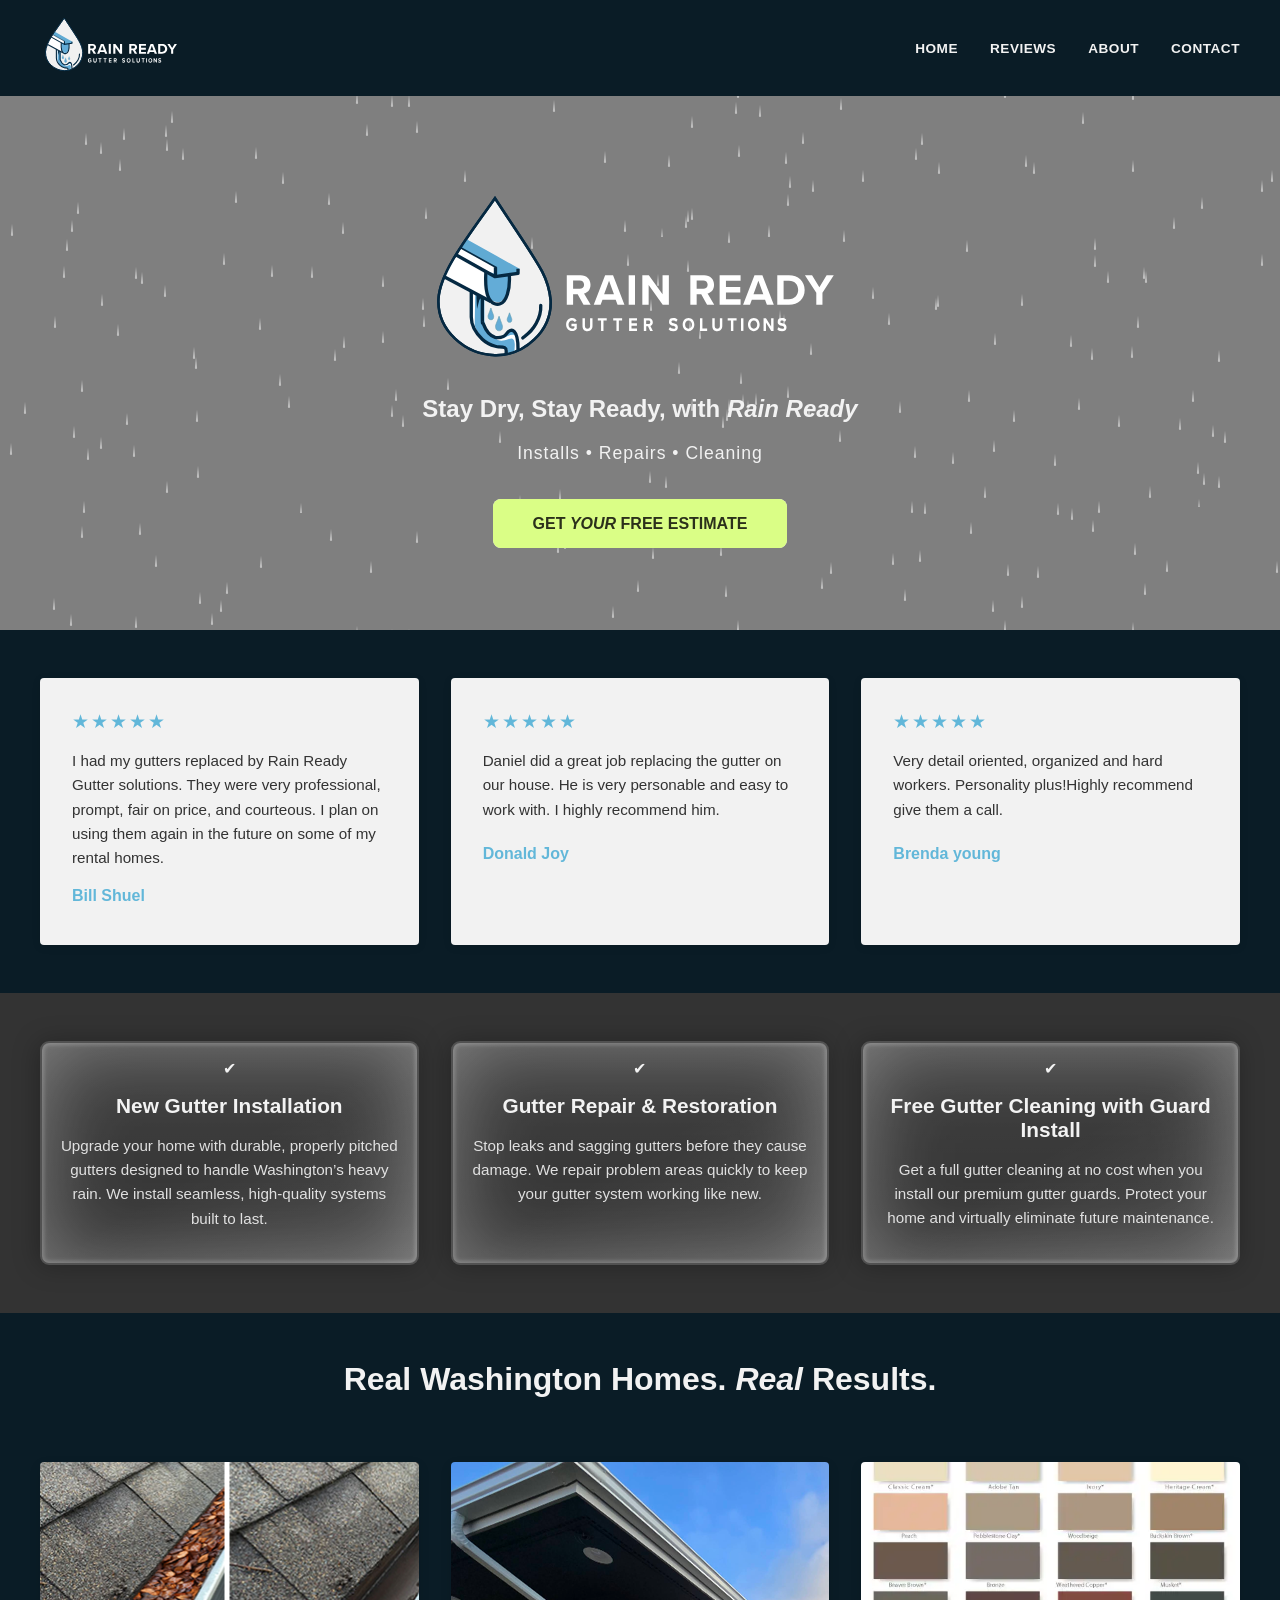
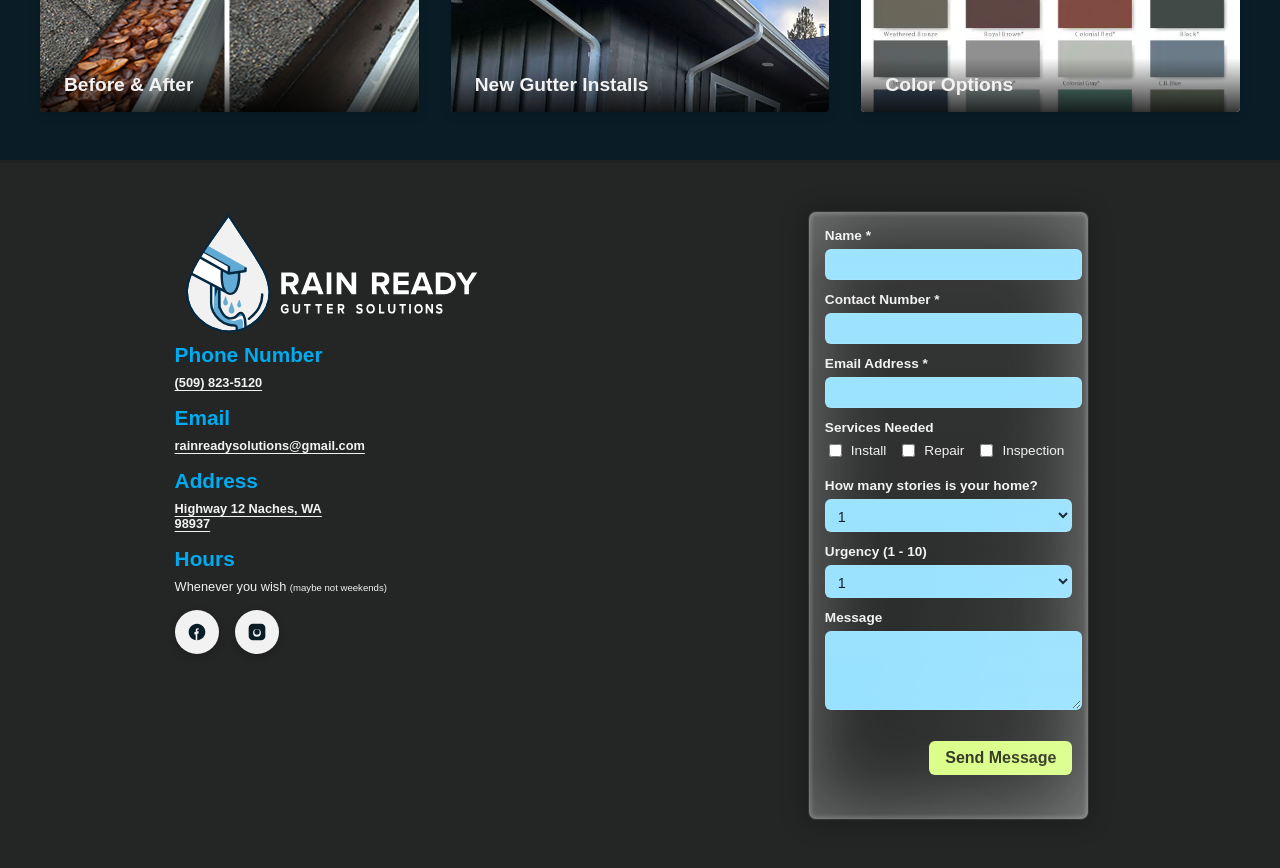
==== commit 6700d08b: "Changes to footer" ====
--- a/index.html
+++ b/index.html
@@ -80,7 +80,7 @@
           <div class="service-card glass-card">
             <div class="card-icon">✔</div>
             <h3>New Gutter Installation</h3>
-            <p>pgrade your home with durable, properly pitched gutters designed to handle Washington’s heavy rain. We install seamless, high-quality systems built to last.</p>
+            <p>Upgrade your home with durable, properly pitched gutters designed to handle Washington’s heavy rain. We install seamless, high-quality systems built to last.</p>
           </div>
           <div class="service-card glass-card">
             <div class="card-icon">✔</div>
@@ -92,11 +92,11 @@
             <h3>Free Gutter Cleaning with Guard Install</h3>
             <p>Get a full gutter cleaning at no cost when you install our premium gutter guards. Protect your home and virtually eliminate future maintenance.</p>
           </div>
-          <div class="service-card glass-card">
+          <!-- <div class="service-card glass-card">
             <div class="card-icon">✔</div>
             <h3>Inspection & Photos</h3>
             <p>Before & after photos plus a quick inspection for any problem areas.</p>
-          </div>
+          </div> -->
         </div>
       </section>
 
@@ -123,8 +123,8 @@
             <h3>New Gutter Installs</h3>
           </div>
           <div class="project-card">
-            <img src="images/quality-service.webp" alt="Professional Service">
-            <h3>Quality Service</h3>
+            <img src="images/gutter-color-choices.webp" alt="Professional Service">
+            <h3>Color Options</h3>
           </div>
         </div>
       </section>
@@ -141,15 +141,15 @@
             <p class="contact-item"><a href="tel:5098235120">(509) 823-5120</a></p>
 
             <h4 class="contact-heading">Email</h4>
-            <p class="contact-item"><a href="mailto:continuousgutter@gmail.com">continuousgutter@gmail.com</a></p>
+            <p class="contact-item"><a href="mailto:rainreadysolutions@gmail.com">rainreadysolutions@gmail.com</a></p>
           </div>
 
           <div class="footer-column contact-right">
             <h4 class="contact-heading">Address</h4>
-            <p class="contact-item"><a href="https://maps.google.com/?q=420+N+20th+Ave+Yakima+WA">420 N 20th Ave Yakima, WA<br>98902</a></p>
+            <p class="contact-item"><a href="https://maps.google.com/?q=420+N+20th+Ave+Yakima+WA">Highway 12 Naches, WA<br>98937</a></p>
 
             <h4 class="contact-heading">Hours</h4>
-            <p class="contact-item">Mon-Fri 9:00 AM – 5:00 PM</p>
+            <p class="contact-item">Whenever you wish <span class="subnote">(maybe not weekends)</span></p>
 
             <div class="footer-social" aria-label="social links">
                 <a class="social-icon social-facebook" href="https://share.google/Homq5TA4zwgeL6Frx" aria-label="facebook" target="_blank" rel="noopener noreferrer">
@@ -168,7 +168,7 @@
           </div>
           </div>
           <div class="footer-inner-right">
-            <form id="contact-form" class="contact-form" action="#" method="post" novalidate>
+            <form id="contact-form" class="contact-form glass-card" action="#" method="post" novalidate>
               <div class="form-row">
                 <label for="cf-name">Name *</label>
                 <input type="text" id="cf-name" name="name" required>
@@ -188,9 +188,8 @@
                 <label>Services Needed</label>
                 <div class="checkbox-group">
                   <label><input type="checkbox" name="service[]" value="install"> Install</label>
-                  <label><input type="checkbox" name="service[]" value="cleaning"> Cleaning</label>
                   <label><input type="checkbox" name="service[]" value="repair"> Repair</label>
-                  <label><input type="checkbox" name="service[]" value="other"> Other</label>
+                  <label><input type="checkbox" name="service[]" value="inspectionS"> Inspection</label>
                 </div>
               </div>
 
@@ -225,7 +224,7 @@
                 <textarea id="cf-message" name="message" rows="4"></textarea>
               </div>
 
-              <div class="form-row form-actions">
+              <div class="form-row footer-form-btn form-actions">
                 <button type="submit" class="btn btn-primary">Send Message</button>
               </div>
             </form>
--- a/css/styles-new.css
+++ b/css/styles-new.css
@@ -60,30 +60,17 @@
   font-display: swap; /* Helps control font loading behavior */
 }
 
+h4 {
+  font-weight: 700;
+  margin: 0 0 0.5rem 0;
+  font-size: 1.3rem;
+}
 
 .hero-content h1 {
   font-size: 3rem;
   font-weight: 700;
   margin: 0 0 .5rem 0;
   line-height: 1.2;
-.footer-content {
-  max-width: 1200px;
-  margin: 0 auto;
-  display: flex;
-  gap: 2rem;
-  align-items: flex-start;
-}
-
-.footer-inner-left {
-  display: flex;
-  gap: 2rem;
-  flex: 1 1 65%;
-  align-items: flex-start;
-}
-
-.footer-inner-right {
-  flex: 0 0 35%;
-}
   line-height: 1.2;
   letter-spacing: 1px;
   mix-blend-mode: difference;
@@ -399,15 +386,16 @@
 }
 
 .btn-primary {
-color: var(--lime-cream);
-  border-radius: 6px;
-  padding:10px;
-  transition: all 0.3s ease;
+  font-weight: 600;
+  letter-spacing: 0;
+  background-color: var(--lime-cream);
+  color: rgb(43, 48, 27);
+  margin: 1rem 0 1rem;
 }
 
 .btn-primary:hover {
   background-color: #ffffff;
-  transform: translateY(-2px);
+  transform: translateY(2px);
   color: var(--primary-color);
 }
 
@@ -434,51 +422,7 @@
   color: var(--text-light);
 }
 
-<div class="glass-card">
-  <div class="card-content">
-    <div class="card-header">
-      <div class="user-info">
-        <div class="avatar">
-          <svg class="avatar-icon" viewBox="0 0 24 24" fill="none" stroke="currentColor" stroke-width="2">
-            <path d="M20 21v-2a4 4 0 0 0-4-4H8a4 4 0 0 0-4 4v2"></path>
-            <circle cx="12" cy="7" r="4"></circle>
-          </svg>
-        </div>
-        <div class="user-details">
-          <p class="user-name">Jane Doe</p>
-          <p class="user-role">UX Designer</p>
-        </div>
-      </div>
-      <svg class="notification-icon" viewBox="0 0 24 24" fill="none" stroke="currentColor" stroke-width="2">
-        <path d="M18 8A6 6 0 0 0 6 8c0 7-3 9-3 9h18s-3-2-3-9"></path>
-        <path d="M13.73 21a2 2 0 0 1-3.46 0"></path>
-      </svg>
-    </div>
-    <div class="card-body">
-      <h3 class="card-title">Styled Component</h3>
-      <p class="card-description">This is a sample of how your content might look inside.</p>
-      <button class="glass-button">Get Started</button>
-    </div>
-    <p class="card-tip">Tip: Try adjusting the sliders and colors to see real-time changes!</p>
-  </div>
-</div>
-
-
 /* Glassmorphism Card */
-.glass-card {
-  position: relative;
-  width: 400px;
-  height: 300px;
-  border-radius: 9px;
-  background: rgba(248, 248, 248, 0);
-  backdrop-filter: blur(3px) saturate(105%);
-  -webkit-backdrop-filter: blur(3px) saturate(105%);
-  border: 2px solid rgba(204, 204, 204, 0.2);
-  box-shadow: -2px 1px 26px 0 rgba(0, 0, 0, 0.28),
-    inset 0 0 83px rgba(255, 255, 255, 0.36),
-    inset 0px 0px 4px 2px rgba(255, 255, 255, 0.22);
-  overflow: hidden;
-}
 
 /* Reflection highlights (two-layer overlay) */
 .glass-card {
@@ -872,13 +816,17 @@
    =========================== */
 
 .footer {
-  background-color: #06394f; /* deep teal, matches supplied design */
+  background-color: #242525; /* deep teal, matches supplied design */
   color: var(--text-light);
   padding: 3rem 2rem 3rem;
   font-size: 0.9rem; /* reduce overall footer text size */
   border-top: 3px solid rgba(0,0,0,0.12);
 }
 
+/* new */
+
+
+/**/
 .footer-inner-left {
   max-width: 1200px;
   margin: 0 auto;
@@ -886,6 +834,13 @@
   align-items: flex-start;
 }
 
+.footer-inner-right {
+  max-width: 1200px;
+  margin: 0 auto;
+  gap: 2rem;
+  align-items: flex-start;
+}
+
 .footer-brand {
   text-align: left;
   margin: 0;
@@ -902,7 +857,7 @@
 
 .footer-logo {
   display: block;
-  width: 100%;
+  width: 110%;
   height: auto;
   max-width: 320px;
 }
@@ -918,21 +873,23 @@
 
 .contact-heading {
   color: var(--fresh-sky);
-  font-weight: 700;
-  margin: 0 0 0.5rem 0;
-  font-size: 0.95rem;
+}
+
+.subnote{
+  font-size: 0.6rem;
+  color: var(--text-light);
 }
 
 .contact-item {
   margin: 0 0 1rem 0;
-  font-size: 0.9rem;
-  color: var(--text-light);
+  font-size: 0.8rem;
+  color: var(--text-light); 
 }
 
 .contact-item a {
   color: var(--text-light);
   text-decoration: underline;
-  text-underline-offset: 4px;
+  text-underline-offset: 3px;
   font-weight: 600;
 }
 
@@ -952,11 +909,11 @@
 .contact-form select,
 .contact-form textarea {
   width: 100%;
-  padding: 8px 10px;
+  padding: 8px 0px 5px 8px;
   border-radius: 6px;
   border: 1px solid rgba(255,255,255,0.08);
-  background: rgba(255,255,255,0.03);
-  color: var(--text-light);
+  background: #98e2ff;
+  color: #0a1c26;
   font-size: 0.9rem;
 }
 
@@ -965,6 +922,12 @@
 .form-actions { margin-top: 0.5rem; }
 
 .contact-form .btn.btn-primary { padding: 8px 16px; border-radius: 6px; }
+
+.footer-form-btn {
+  display: grid; 
+  justify-content:right;
+}
+
 
 @media (max-width: 768px) {
   .footer-content { flex-direction: column; }
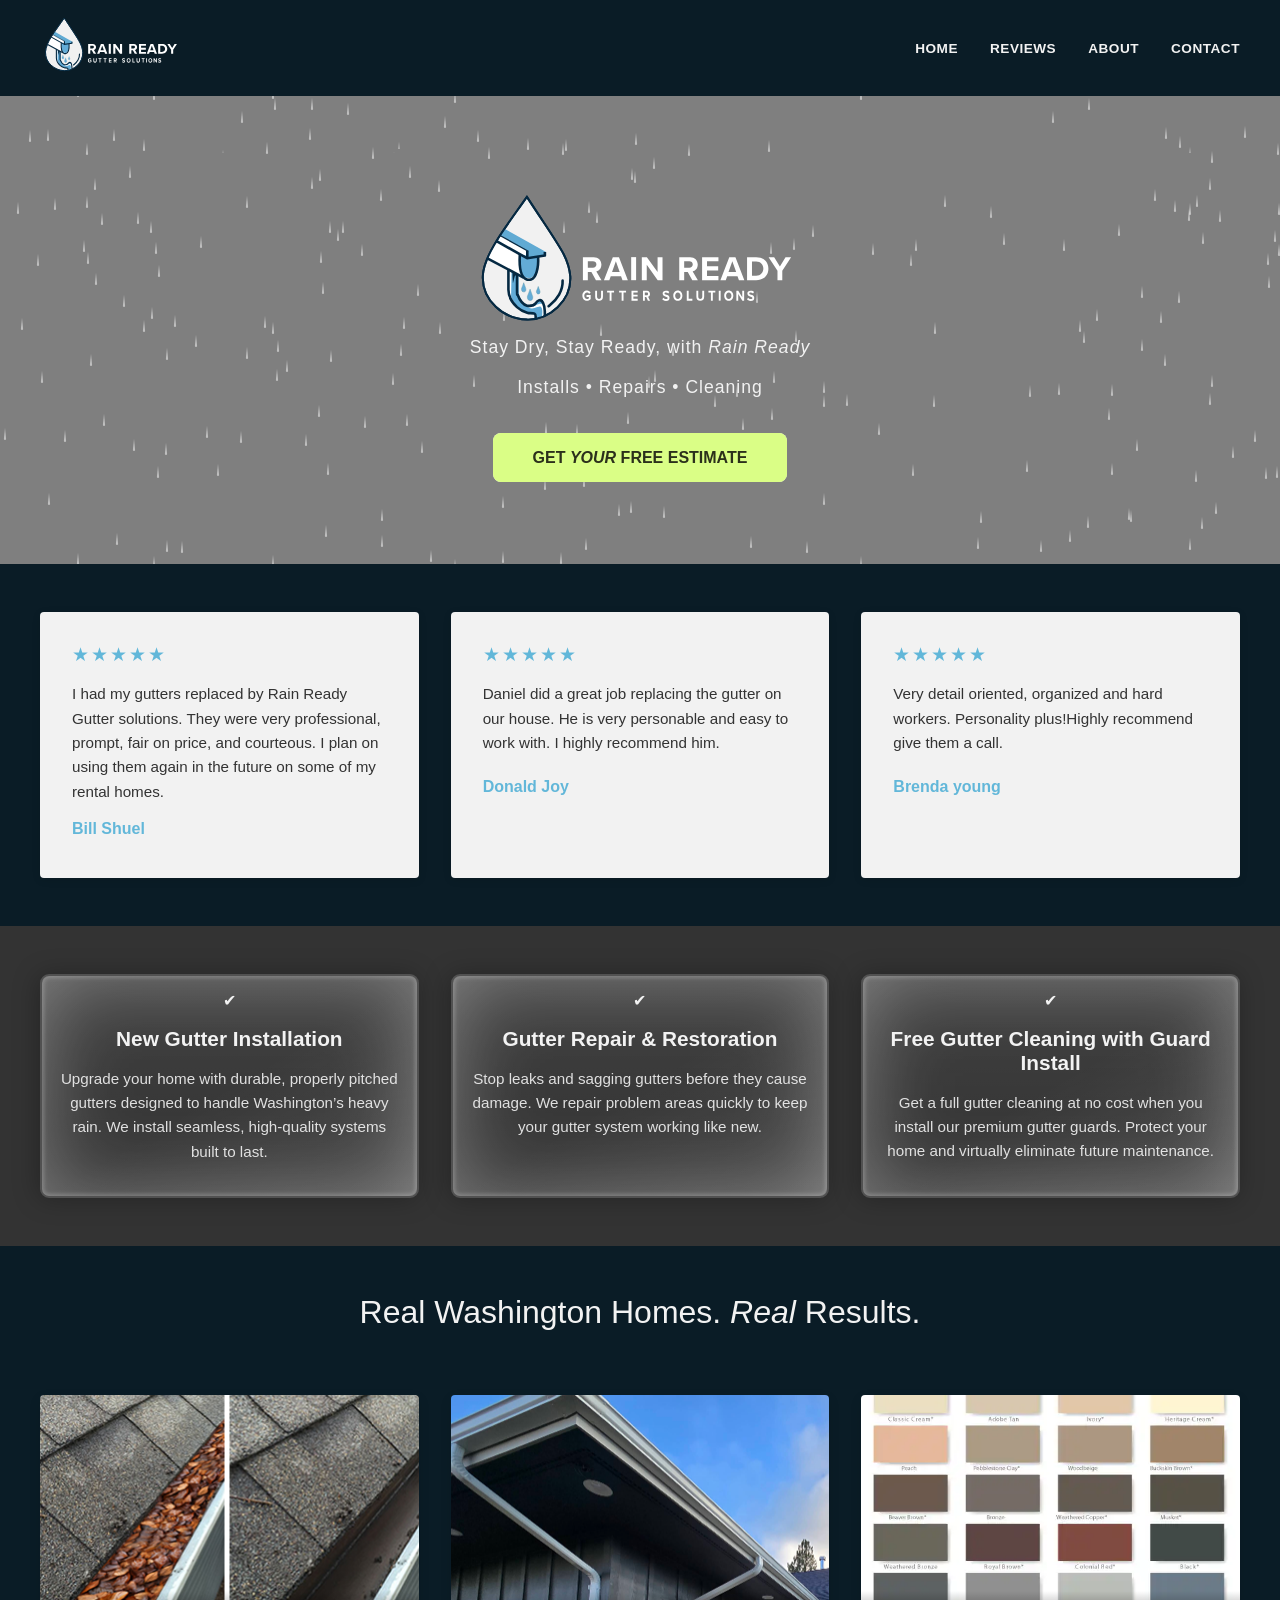
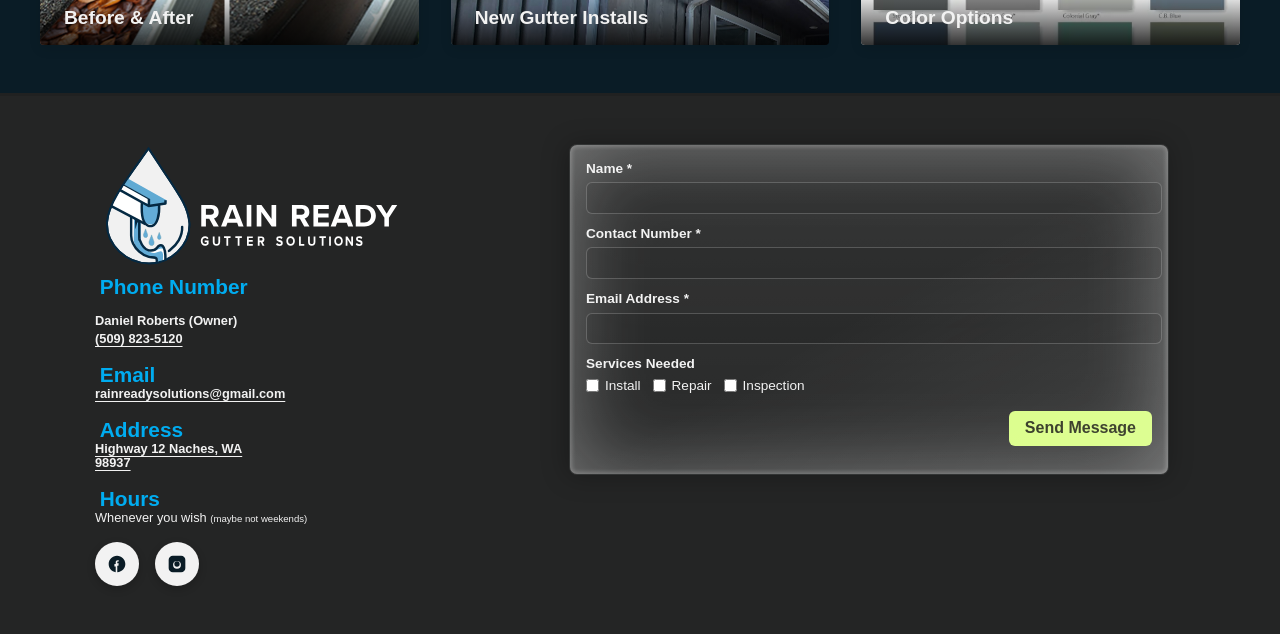
==== commit 1fbd3e1d: "Hero h1, h2 adjust" ====
--- a/index.html
+++ b/index.html
@@ -9,9 +9,7 @@
     <!-- <link rel="stylesheet" href="css/styles.css" /> -->
     <link rel="stylesheet" href="css/styles-new.css" />
     <link href="https://fonts.googleapis.com/css?family=Montserrat:700,400&display=swap" rel="stylesheet">
-    <style>
-       
-    </style>
+
 </head>
 <body>
     <div class="master-container">
@@ -138,7 +136,12 @@
             </div>
             <div class="footer-column contact-left">
             <h4 class="contact-heading">Phone Number</h4>
-            <p class="contact-item"><a href="tel:5098235120">(509) 823-5120</a></p>
+            <div class="contact-item">
+            <p>
+            Daniel Roberts (Owner)<br>
+            <a href="tel:5098235120">(509) 823-5120</a>
+            </p>
+            </div>
 
             <h4 class="contact-heading">Email</h4>
             <p class="contact-item"><a href="mailto:rainreadysolutions@gmail.com">rainreadysolutions@gmail.com</a></p>
@@ -193,7 +196,7 @@
                 </div>
               </div>
 
-              <div class="form-row">
+              <!-- <div class="form-row">
                 <label for="cf-stories">How many stories is your home?</label>
                 <select id="cf-stories" name="stories">
                   <option value="1">1</option>
@@ -201,9 +204,9 @@
                   <option value="3">3</option>
                   <option value="4">4+</option>
                 </select>
-              </div>
-
-              <div class="form-row">
+              </div> -->
+
+              <!-- <div class="form-row">
                 <label for="cf-urgency">Urgency (1 - 10)</label>
                 <select id="cf-urgency" name="urgency">
                   <option value="1">1</option>
@@ -217,12 +220,12 @@
                   <option value="9">9</option>
                   <option value="10">10</option>
                 </select>
-              </div>
-
+              </div> -->
+<!-- 
               <div class="form-row">
                 <label for="cf-message">Message</label>
                 <textarea id="cf-message" name="message" rows="4"></textarea>
-              </div>
+              </div> -->
 
               <div class="form-row footer-form-btn form-actions">
                 <button type="submit" class="btn btn-primary">Send Message</button>
--- a/css/styles-new.css
+++ b/css/styles-new.css
@@ -62,7 +62,7 @@
 
 h4 {
   font-weight: 700;
-  margin: 0 0 0.5rem 0;
+  margin: 0 .3rem 0;
   font-size: 1.3rem;
 }
 
@@ -76,12 +76,10 @@
   mix-blend-mode: difference;
 }
 
-
-.hero-content h3 {
+.hero-content h2{
   font-size: 1.1rem;
-  font-weight: 700;
-  font-style: italic;
-  margin: 0 0 1.5rem 0;
+  font-weight: 400;
+  margin: 0 0 1.2rem 0;
   line-height: 1.2;
   letter-spacing: 1px;
   mix-blend-mode: difference;
@@ -390,7 +388,6 @@
   letter-spacing: 0;
   background-color: var(--lime-cream);
   color: rgb(43, 48, 27);
-  margin: 1rem 0 1rem;
 }
 
 .btn-primary:hover {
@@ -828,14 +825,13 @@
 
 /**/
 .footer-inner-left {
-  max-width: 1200px;
   margin: 0 auto;
   gap: 2rem;
   align-items: flex-start;
 }
 
 .footer-inner-right {
-  max-width: 1200px;
+  width:50%;
   margin: 0 auto;
   gap: 2rem;
   align-items: flex-start;
@@ -884,6 +880,11 @@
   margin: 0 0 1rem 0;
   font-size: 0.8rem;
   color: var(--text-light); 
+}
+
+.contact-item p{
+  font-weight: 600;
+line-height: 1.1rem;
 }
 
 .contact-item a {
@@ -911,9 +912,9 @@
   width: 100%;
   padding: 8px 0px 5px 8px;
   border-radius: 6px;
-  border: 1px solid rgba(255,255,255,0.08);
-  background: #98e2ff;
-  color: #0a1c26;
+  border: 1px solid rgba(255, 255, 255, 0.2);
+  background:rgba(0, 0, 0, 0.1);
+  color: #dbfe87;
   font-size: 0.9rem;
 }
 
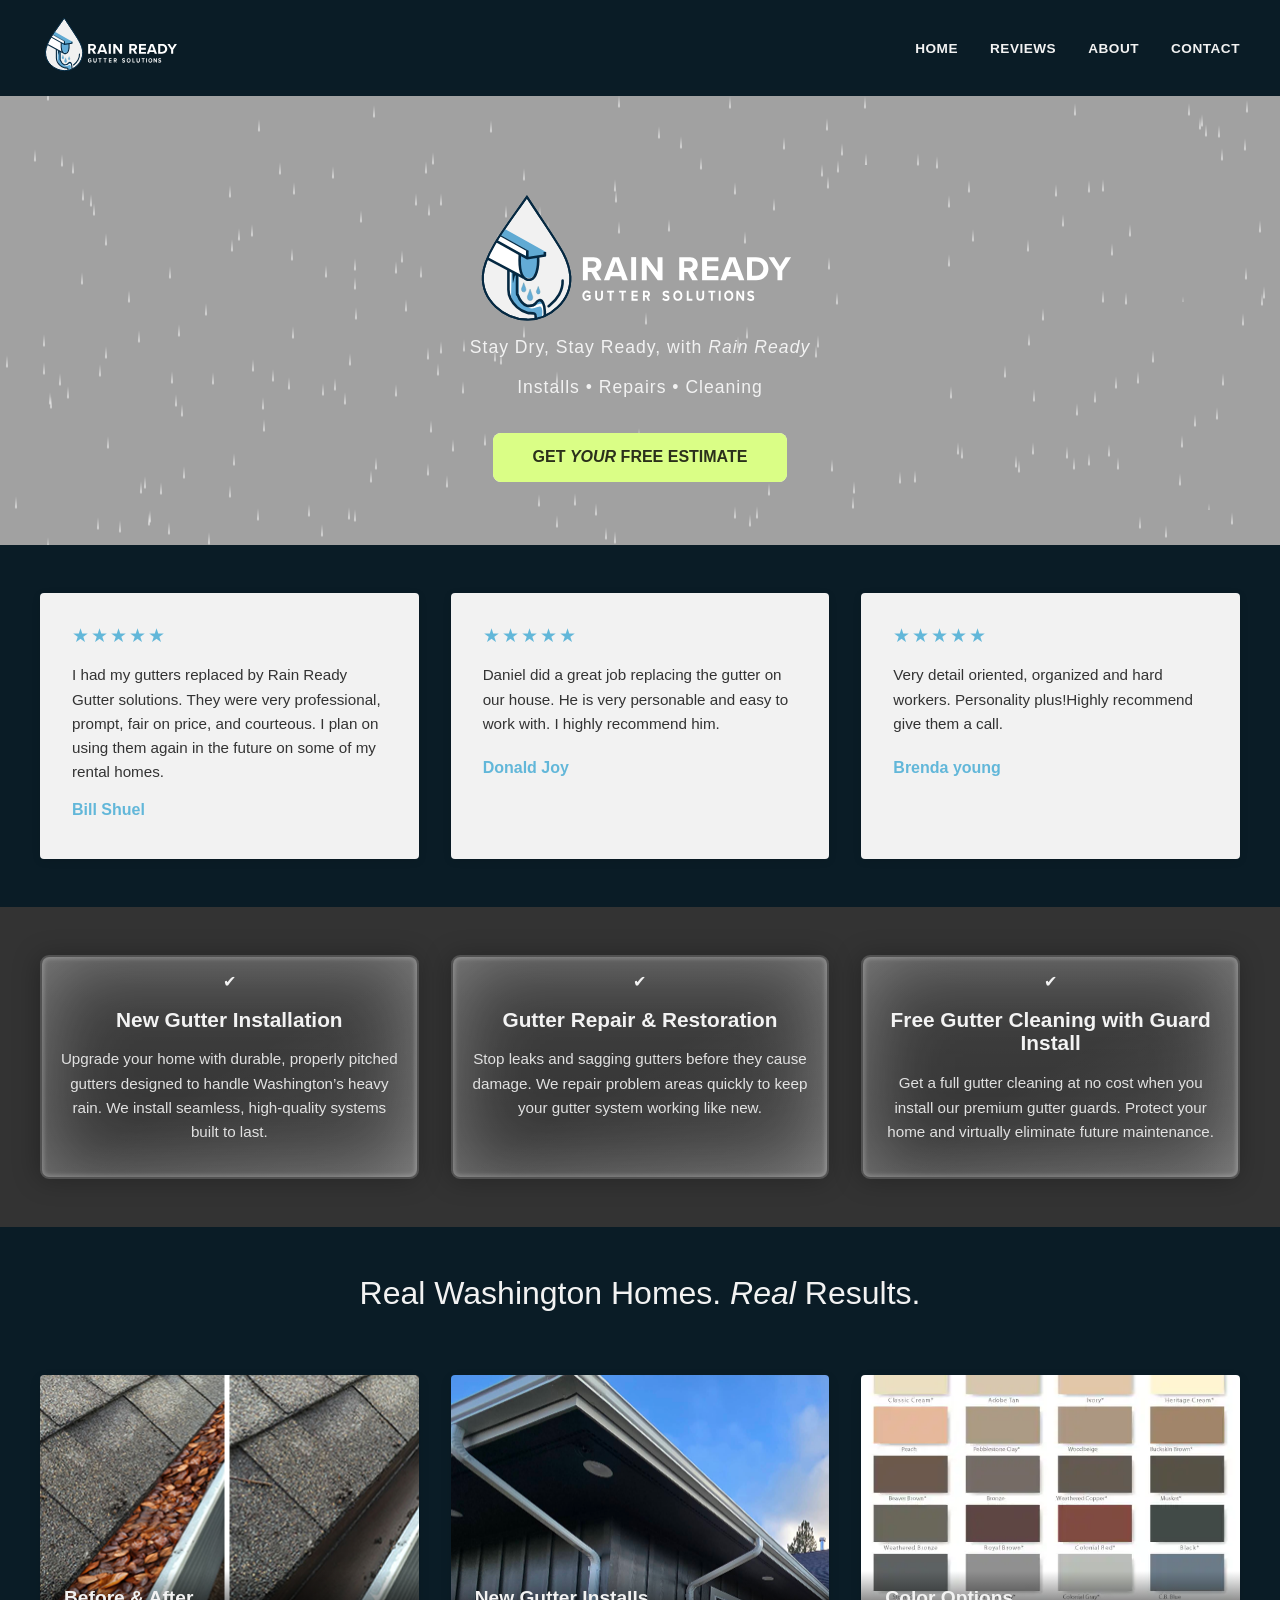
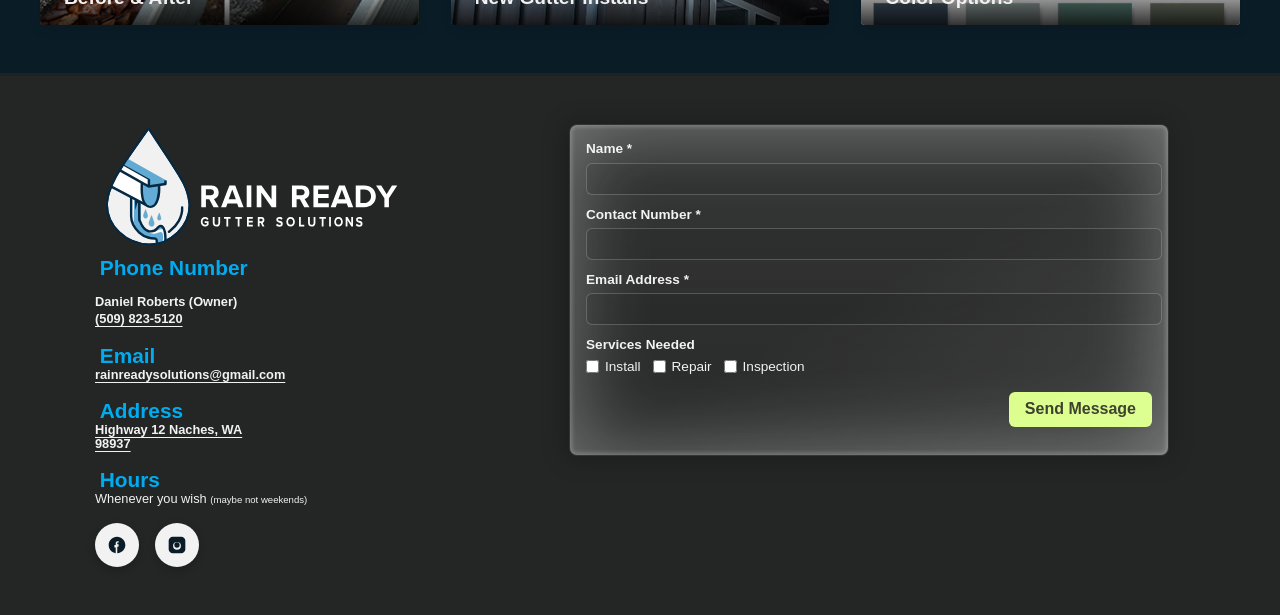
==== commit 0ab36da5: "hero changes" ====
--- a/index.html
+++ b/index.html
@@ -42,7 +42,9 @@
         <div class="hero-content">
           <img src="images/logo-RR.svg" alt="Rain Ready Company Logo">
           <h2>Stay Dry, Stay Ready, with <i>Rain Ready</i></h2>
-          <h4>Installs • Repairs • Cleaning<h4>
+          <div class="hero-label">
+            <h4>Installs • Repairs • Cleaning<h4>
+          </div>
           
           <div class="hero-buttons">
             <a href="tel:509-823-5120" class="btn btn-white">Get <i>Your</i> Free Estimate</a>
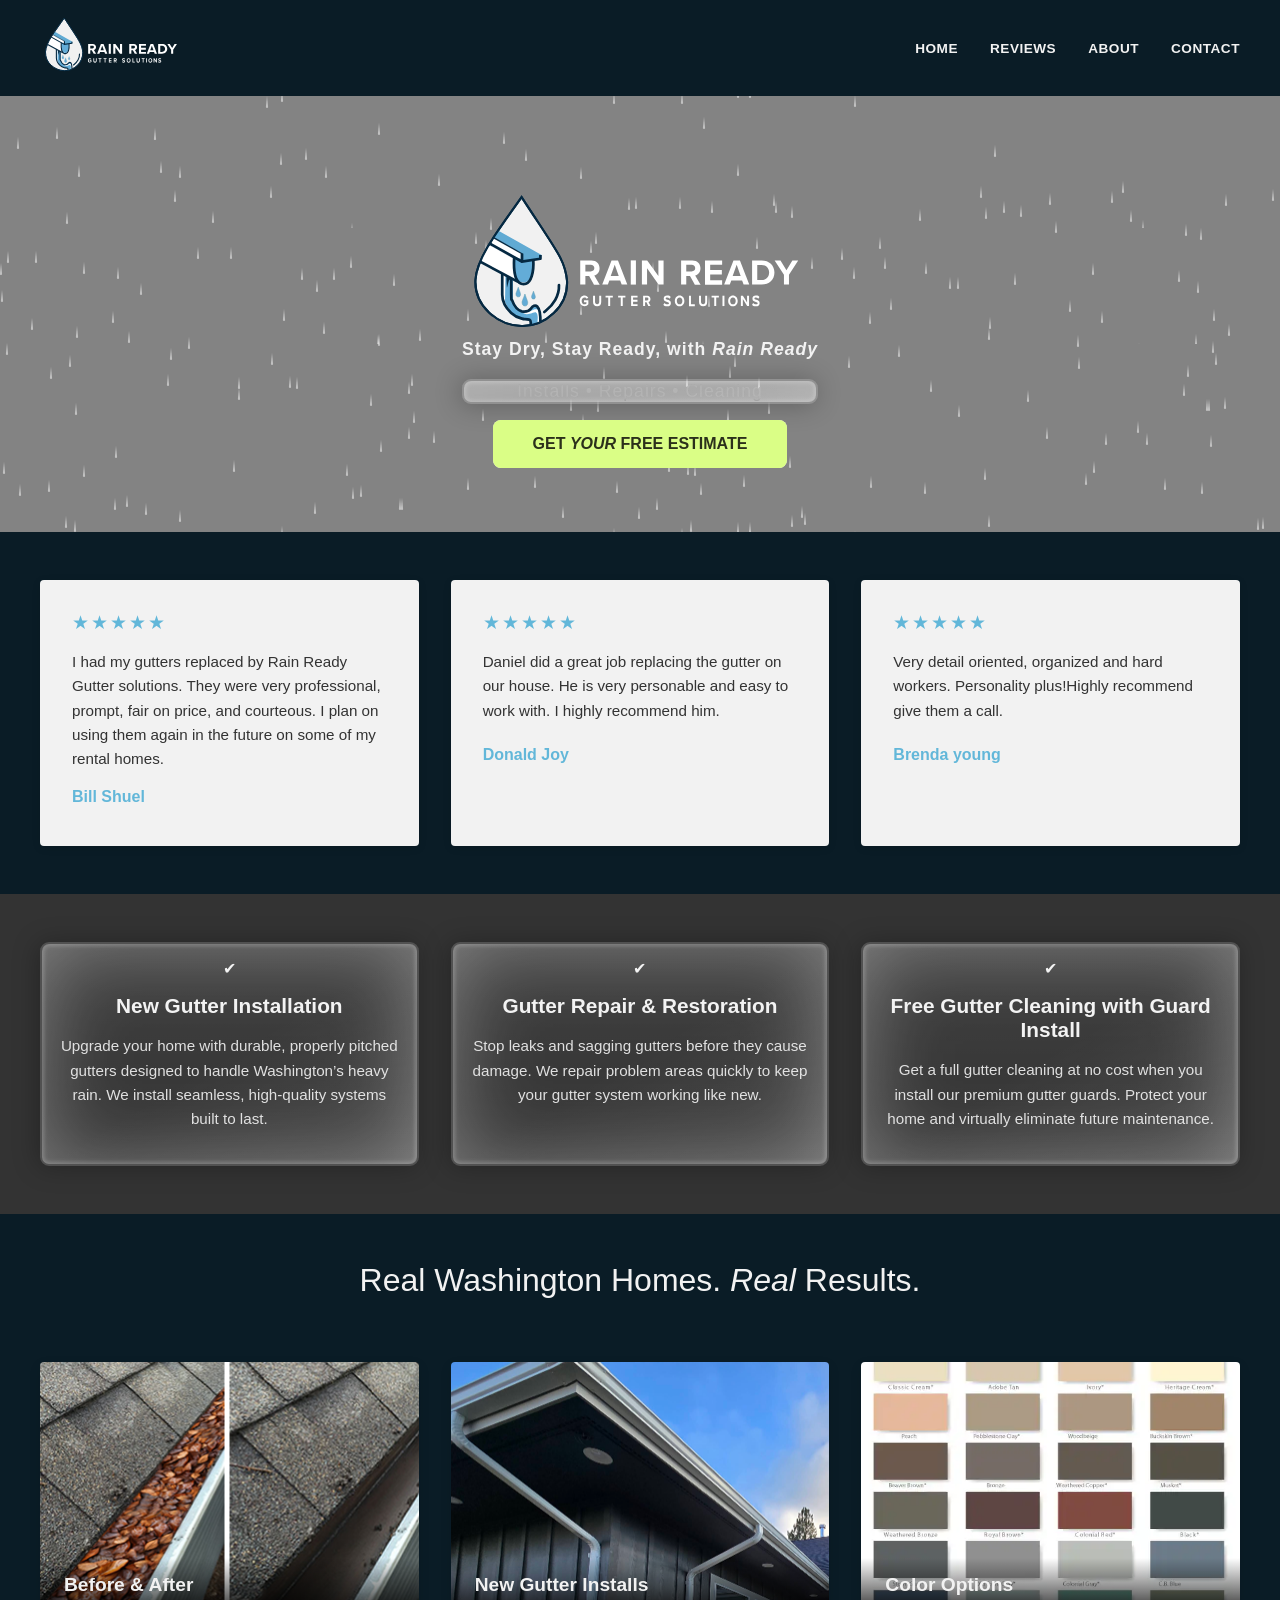
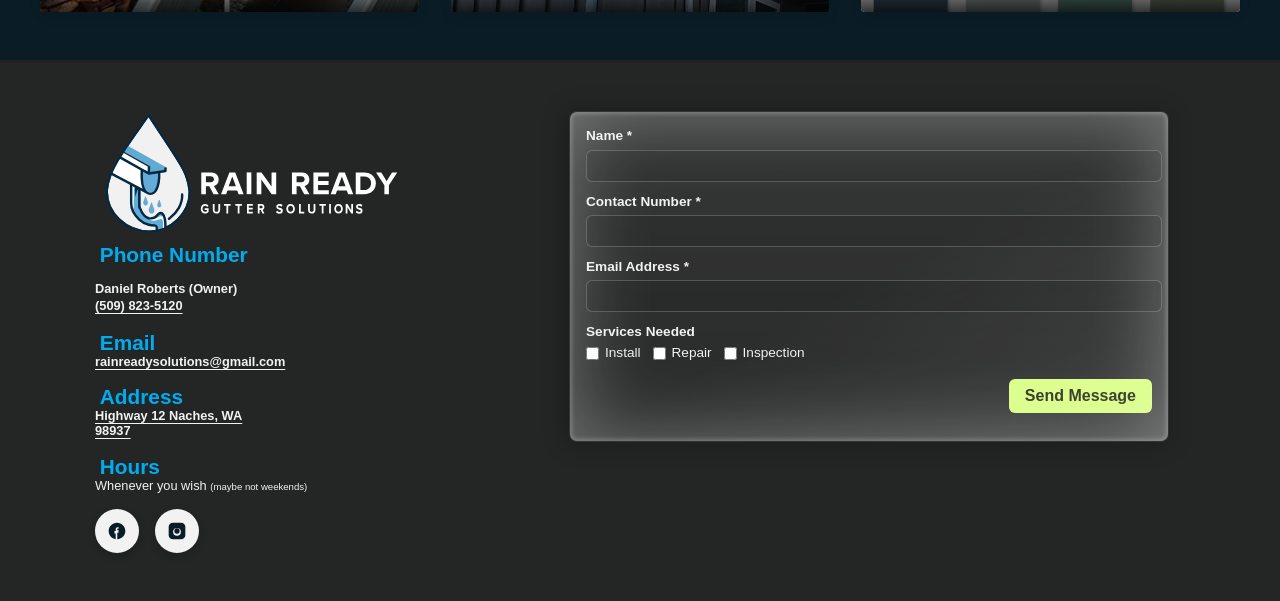
==== commit b5cb3c87: "edits to hero" ====
--- a/index.html
+++ b/index.html
@@ -42,10 +42,9 @@
         <div class="hero-content">
           <img src="images/logo-RR.svg" alt="Rain Ready Company Logo">
           <h2>Stay Dry, Stay Ready, with <i>Rain Ready</i></h2>
-          <div class="hero-label">
-            <h4>Installs • Repairs • Cleaning<h4>
-          </div>
-          
+          <div class="hero-label glass-card">
+            <div><h4>Installs • Repairs • Cleaning<h4></div>
+          </div>
           <div class="hero-buttons">
             <a href="tel:509-823-5120" class="btn btn-white">Get <i>Your</i> Free Estimate</a>
           </div>
--- a/css/styles-new.css
+++ b/css/styles-new.css
@@ -66,6 +66,192 @@
   font-size: 1.3rem;
 }
 
+/* ===========================
+   HEADER / NAVIGATION
+   =========================== */
+
+.header {
+  background-color: var(--primary-color);
+  padding: 1rem 2rem;
+  position: relative;
+  z-index: 100;
+}
+
+.header-content {
+  max-width: 1200px;
+  margin: 0 auto;
+  display: flex;
+  justify-content: space-between;
+  align-items: center;
+}
+
+.logo-container {
+  width: 50px;
+}
+
+.logo-container img {
+  width: 145px;
+  height: auto;
+}
+
+.nav-menu ul {
+  display: flex;
+  list-style: none;
+  gap: 2rem;
+  margin: 0;
+  padding: 0;
+}
+
+.nav-menu a {
+  color: var(--text-light);
+  text-decoration: none;
+  font-size: 0.85rem;
+  font-weight: 600;
+  letter-spacing: 0.5px;
+  transition: color 0.3s ease;
+}
+
+.nav-menu a:hover {
+  color: var(--accent-color);
+}
+
+/* ===========================
+   HERO SECTION
+   =========================== */
+
+.hero {
+  position: relative;
+  /* height: 500px; */
+  overflow: hidden;
+  display: flex;
+  align-items: center;
+  justify-content: center;
+}
+
+.hero-background {
+  background: url('../images/hero-bg.webp') no-repeat center top;
+  background-size: cover;
+} 
+
+.row {
+
+  height: 10vh;
+  width: 100%;
+  animation: fade 5s infinite;
+  animation-direction: alternate;
+  opacity: 0.8;
+}
+
+.row-2 {
+  animation-delay: 0.5s;
+}
+
+.row-3 {
+  animation-delay: 1s;
+}
+
+.row-4 {
+  animation-delay: 1.5s;
+}
+
+.row-5 {
+  animation-delay: 2s;
+}
+
+.row-6 {
+  animation-delay: 2.5s;
+}
+
+.row-7 {
+  animation-delay: 3s;
+}
+
+.row-8 {
+  animation-delay: 3.5s;
+}
+
+.row-9 {
+  animation-delay: 4s;
+}
+
+.row-10 {
+  animation-delay: 4.5s;
+}
+
+@keyframes fade {
+  from {
+    background: #006dfb;
+  }
+  to {
+    background: #060d5c;
+  }
+}
+
+.hero-background {
+  position: absolute;
+  top: 0;
+  left: 0;
+  width: 100%;
+  height: 100%;
+  z-index: 1;
+}
+
+.rain-overlay {
+  position: absolute;
+  top: 0;
+  left: 0;
+  width: 100%;
+  height: 100%;
+  z-index: 2;
+}
+
+.hero-overlay {
+  position: absolute;
+  top: 0;
+  left: 0;
+  width: 100%;
+  height: 100%;
+  z-index: 2;
+  mix-blend-mode: color-dodge;
+}
+
+.hero-background img {
+  width: 100%;
+  height: 100%;
+  object-fit: cover;
+}
+
+.hero-background::after {
+  content: '';
+  position: absolute;
+  top: 0;
+  left: 0;
+  right: 0;
+  bottom: 0;
+  background: rgba(0, 0, 0, 0.5);
+}
+
+.hero-content {
+  position: relative;
+  display: grid;
+  grid-template-rows: auto;
+  justify-content: center;
+  z-index: 2;
+  text-align: center;
+  color: var(--text-light);
+  width: 58%;
+  padding: 6rem 2rem 8rem;
+}
+
+.hero-label{
+  display: flex;
+  flex-Direction: column;
+  justify-Content: center;
+  align-Items: center;
+  padding: 0rem 1rem;
+  color: var(--text-light);
+}
+
 .hero-content h1 {
   font-size: 3rem;
   font-weight: 700;
@@ -78,7 +264,7 @@
 
 .hero-content h2{
   font-size: 1.1rem;
-  font-weight: 400;
+  font-weight: 600;
   margin: 0 0 1.2rem 0;
   line-height: 1.2;
   letter-spacing: 1px;
@@ -88,186 +274,10 @@
 .hero-content h4 {
   font-size: 1.1rem;
   font-weight: 400;
-  margin: 0 0 1.2rem 0;
   line-height: 1.2;
   letter-spacing: 1px;
   mix-blend-mode: difference;
 }
-
-/* ===========================
-   HEADER / NAVIGATION
-   =========================== */
-
-.header {
-  background-color: var(--primary-color);
-  padding: 1rem 2rem;
-  position: relative;
-  z-index: 100;
-}
-
-.header-content {
-  max-width: 1200px;
-  margin: 0 auto;
-  display: flex;
-  justify-content: space-between;
-  align-items: center;
-}
-
-.logo-container {
-  width: 50px;
-}
-
-.logo-container img {
-  width: 145px;
-  height: auto;
-}
-
-.nav-menu ul {
-  display: flex;
-  list-style: none;
-  gap: 2rem;
-  margin: 0;
-  padding: 0;
-}
-
-.nav-menu a {
-  color: var(--text-light);
-  text-decoration: none;
-  font-size: 0.85rem;
-  font-weight: 600;
-  letter-spacing: 0.5px;
-  transition: color 0.3s ease;
-}
-
-.nav-menu a:hover {
-  color: var(--accent-color);
-}
-
-/* ===========================
-   HERO SECTION
-   =========================== */
-
-.hero {
-  position: relative;
-  /* height: 500px; */
-  overflow: hidden;
-  display: flex;
-  align-items: center;
-  justify-content: center;
-}
-
-.hero-background {
-  background: url('../images/hero-bg.webp') no-repeat center top;
-  background-size: cover;
-} 
-
-.row {
-
-  height: 10vh;
-  width: 100%;
-  animation: fade 5s infinite;
-  animation-direction: alternate;
-  opacity: 0.8;
-}
-
-.row-2 {
-  animation-delay: 0.5s;
-}
-
-.row-3 {
-  animation-delay: 1s;
-}
-
-.row-4 {
-  animation-delay: 1.5s;
-}
-
-.row-5 {
-  animation-delay: 2s;
-}
-
-.row-6 {
-  animation-delay: 2.5s;
-}
-
-.row-7 {
-  animation-delay: 3s;
-}
-
-.row-8 {
-  animation-delay: 3.5s;
-}
-
-.row-9 {
-  animation-delay: 4s;
-}
-
-.row-10 {
-  animation-delay: 4.5s;
-}
-
-@keyframes fade {
-  from {
-    background: #006dfb;
-  }
-  to {
-    background: #060d5c;
-  }
-}
-
-.hero-background {
-  position: absolute;
-  top: 0;
-  left: 0;
-  width: 100%;
-  height: 100%;
-  z-index: 1;
-}
-
-.rain-overlay {
-  position: absolute;
-  top: 0;
-  left: 0;
-  width: 100%;
-  height: 100%;
-  z-index: 2;
-}
-
-.hero-overlay {
-  position: absolute;
-  top: 0;
-  left: 0;
-  width: 100%;
-  height: 100%;
-  z-index: 2;
-  mix-blend-mode: color-dodge;
-}
-
-.hero-background img {
-  width: 100%;
-  height: 100%;
-  object-fit: cover;
-}
-
-.hero-background::after {
-  content: '';
-  position: absolute;
-  top: 0;
-  left: 0;
-  right: 0;
-  bottom: 0;
-  background: rgba(0, 0, 0, 0.5);
-}
-
-.hero-content {
-  position: relative;
-  z-index: 2;
-  text-align: center;
-  color: var(--text-light);
-  max-width: 70%;
-  padding: 6rem 2rem 8rem;
-}
-
 
 .hero-content p {
   font-size: 1rem;
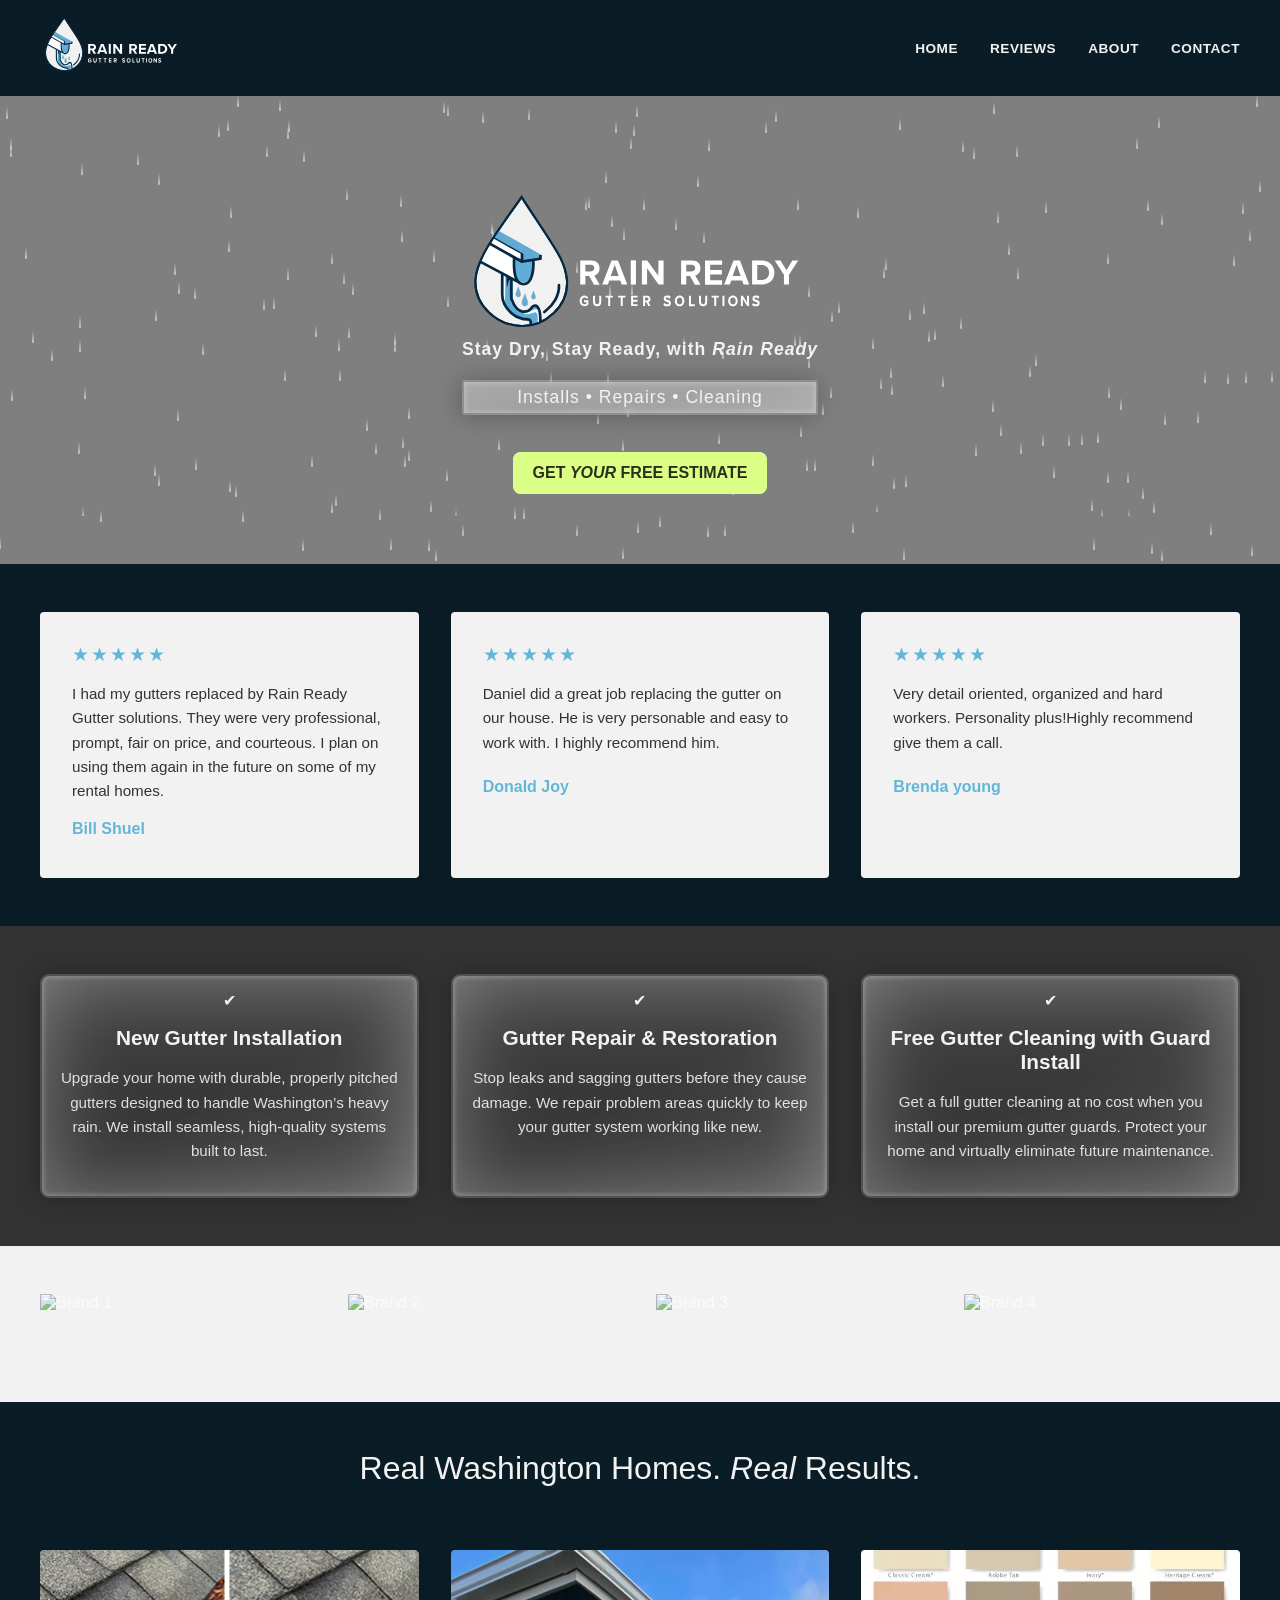
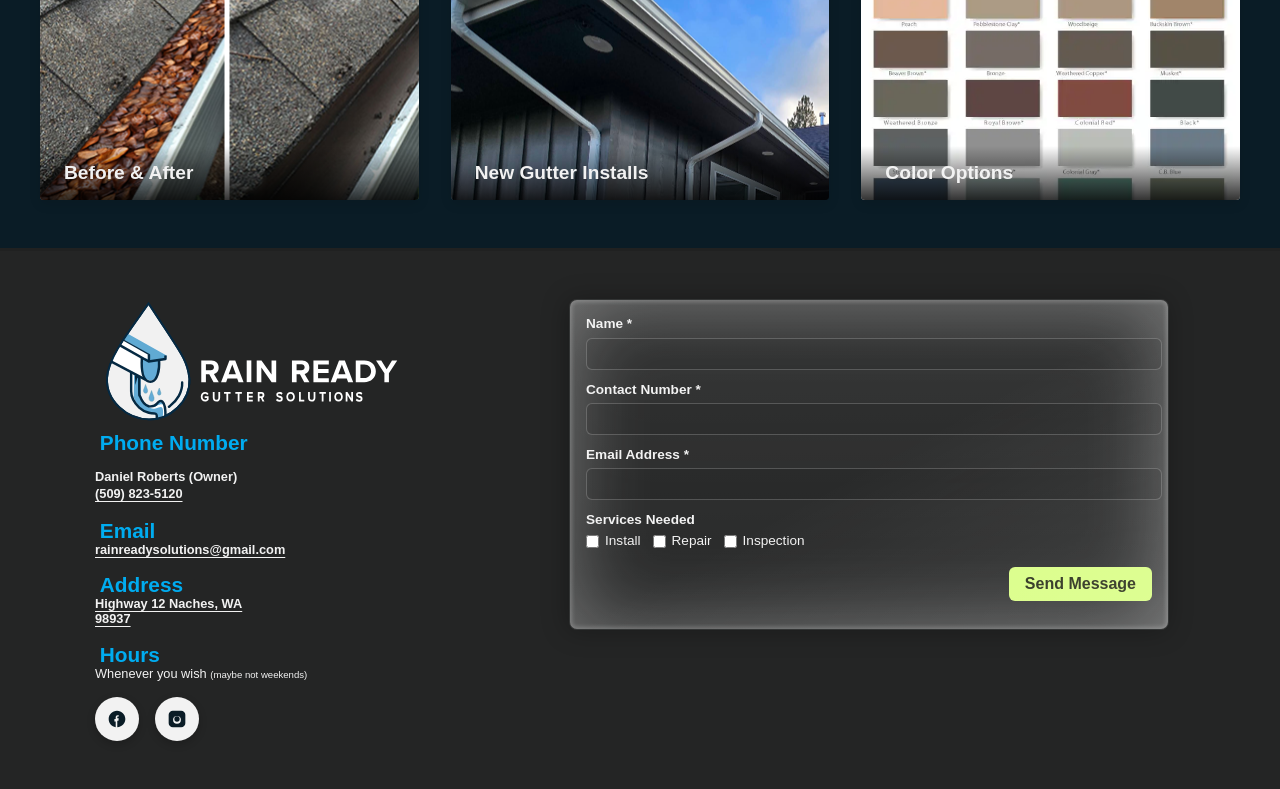
==== commit ba88227c: "hero edits" ====
--- a/index.html
+++ b/index.html
@@ -43,7 +43,7 @@
           <img src="images/logo-RR.svg" alt="Rain Ready Company Logo">
           <h2>Stay Dry, Stay Ready, with <i>Rain Ready</i></h2>
           <div class="hero-label glass-card">
-            <div><h4>Installs • Repairs • Cleaning<h4></div>
+            <h4>Installs • Repairs • Cleaning</h4>
           </div>
           <div class="hero-buttons">
             <a href="tel:509-823-5120" class="btn btn-white">Get <i>Your</i> Free Estimate</a>
@@ -99,7 +99,7 @@
         </div>
       </section>
 
-      <!-- Brands Section 
+      <!-- Brands Section-->
       <section class="brands">
         <div class="brands-grid">
           <img src="images/brand-1.webp" alt="Brand 1">
@@ -107,8 +107,7 @@
           <img src="images/brand-3.webp" alt="Brand 3">
           <img src="images/brand-4.webp" alt="Brand 4">
         </div>
-      </section>-->
-
+      </section>
       <!-- Featured Work Section -->
       <section class="featured-work">
         <h2>Real Washington Homes. <i>Real</i> Results.</h2>
--- a/css/styles-new.css
+++ b/css/styles-new.css
@@ -243,191 +243,6 @@
   padding: 6rem 2rem 8rem;
 }
 
-.hero-label{
-  display: flex;
-  flex-Direction: column;
-  justify-Content: center;
-  align-Items: center;
-  padding: 0rem 1rem;
-  color: var(--text-light);
-}
-
-.hero-content h1 {
-  font-size: 3rem;
-  font-weight: 700;
-  margin: 0 0 .5rem 0;
-  line-height: 1.2;
-  line-height: 1.2;
-  letter-spacing: 1px;
-  mix-blend-mode: difference;
-}
-
-.hero-content h2{
-  font-size: 1.1rem;
-  font-weight: 600;
-  margin: 0 0 1.2rem 0;
-  line-height: 1.2;
-  letter-spacing: 1px;
-  mix-blend-mode: difference;
-}
-
-.hero-content h4 {
-  font-size: 1.1rem;
-  font-weight: 400;
-  line-height: 1.2;
-  letter-spacing: 1px;
-  mix-blend-mode: difference;
-}
-
-.hero-content p {
-  font-size: 1rem;
-  margin: 0 0 2rem 0;
-  line-height: 1.6;
-}
-
-.hero-buttons {
-  display: flex;
-  gap: 1rem;
-  justify-content: center;
-  flex-wrap: wrap;
-}
-
-/* ===========================
-   BUTTONS
-   =========================== */
-
-
-.btn {
-  padding: 0.75rem 1.5rem;
-  border: none;
-  cursor: pointer;
-  font-size: 1rem;
-  font-weight: 600;
-  font-style: normal;
-  letter-spacing: 0.5px;
-  transition: all 0.3s ease;
-  text-decoration: none;
-  display: inline-block;
-  border-radius: 12px;
-}
-
-.btn-white {
-  font-weight: 600;
-  letter-spacing: 0;
-  background-color: var(--lime-cream);
-  color: rgb(43, 48, 27);
-  margin: 1rem 0 1rem;
-}
-
-.btn:link,
-.btn:visited {
-  text-transform: uppercase;
-  text-decoration: none;
-  padding: 15px 40px;
-  display: inline-block;
-  border-radius: 8px;
-  transition: all 0.2s;
-  position: absolute;
-}
-
-.btn:hover {
-  transform: translateY(3px);
-  box-shadow: 0 10px 20px rgba(0, 0, 0, 0.2);
-  background-color: var(--lime-cream-dk);
-  color: var(--text-light);
-}
-
-.btn:active {
-  transform: translateY(-1px);
-  box-shadow: 0 5px 10px rgba(0, 0, 0, 0.2);
-}
-
-.btn::after {
-  content: "";
-  display: inline-block;
-  height: 100%;
-  width: 100%;
-  border-radius: 8px;
-  position: absolute;
-  top: 0;
-  left: 0;
-  z-index: -1;
-  transition: all 0.4s;
-}
-
-.btn-white::after {
-  background-color: var(--text-light);
-}
-
-.btn:hover::after {
-  transform: scaleX(1.2) scaleY(1.4);
-  opacity: 0;
-}
-
-.btn-animated {
-  -webkit-animation: moveInBottom 5s ease-out;
-          animation: moveInBottom 5s ease-out;
-  -webkit-animation-fill-mode: backwards;
-          animation-fill-mode: backwards;
-}
-
-@-webkit-keyframes moveInBottom {
-  0% {
-    opacity: 0;
-    transform: translateY(30px);
-  }
-  100% {
-    opacity: .8;
-    transform: translateY(0px);
-  }
-}
-
-@keyframes moveInBottom {
-  0% {
-    opacity: 0;
-    transform: translateY(30px);
-  }
-  100% {
-    opacity: 1;
-    transform: translateY(0px);
-  }
-}
-
-.btn-primary {
-  font-weight: 600;
-  letter-spacing: 0;
-  background-color: var(--lime-cream);
-  color: rgb(43, 48, 27);
-}
-
-.btn-primary:hover {
-  background-color: #ffffff;
-  transform: translateY(2px);
-  color: var(--primary-color);
-}
-
-.btn-secondary {
-  background-color: transparent;
-  color: var(--text-light);
-  border: 2px solid var(--text-light);
-}
-
-.btn-secondary:hover {
-  background-color: var(--text-light);
-  color: var(--text-dark);
-}
-
-.btn-outline {
-  background-color: transparent;
-  color: var(--primary-color);
-  border: 2px solid var(--primary-color);
-  margin-top: 1rem;
-}
-
-.btn-outline:hover {
-  background-color: var(--primary-color);
-  color: var(--text-light);
-}
 
 /* Glassmorphism Card */
 
@@ -475,6 +290,203 @@
   z-index: 1;
 }
 
+.hero-label{
+  display: flex;
+  flex-Direction: column;
+  justify-Content: center;
+    border-radius: 2px;
+  align-Items: center;
+  padding: .3rem 0rem;
+  color: var(--text-light);
+}
+
+.hero-label .glass-card {
+
+  box-shadow: -2px 1px 26px 0 rgba(0, 0, 0, 0.28),
+    inset 0 0 83px rgba(255, 255, 255, 0.36),
+    inset 0px 0px 4px 2px rgba(255, 255, 255, 0.22);
+  overflow: hidden;
+}
+
+.hero-content h1 {
+  font-size: 3rem;
+  font-weight: 700;
+  margin: 0 0 .5rem 0;
+  line-height: 1.2;
+  line-height: 1.2;
+  letter-spacing: 1px;
+}
+
+.hero-content h2{
+  font-size: 1.1rem;
+  font-weight: 600;
+  margin: 0rem 0 1.3rem 0;
+  line-height: 1.2;
+  letter-spacing: 1px;
+
+}
+
+.hero-content h4 {
+  font-size: 1.1rem;
+  font-weight: 400;
+  line-height: 1.2;
+  letter-spacing: 1px;
+
+}
+
+.hero-content p {
+  font-size: 1rem;
+  margin: 0 0 2rem 0;
+  line-height: 1.6;
+}
+
+.hero-buttons {
+  display: flex;
+  gap: 1rem;
+  justify-content: center;
+  flex-wrap: wrap;
+  margin: 1.3rem 0 0 0;
+}
+
+/* ===========================
+   BUTTONS
+   =========================== */
+
+
+.btn {
+  padding: 0.75rem 1.5rem;
+  border: none;
+  cursor: pointer;
+  font-size: 1rem;
+  font-weight: 600;
+  font-style: normal;
+  letter-spacing: 0.5px;
+  transition: all 0.3s ease;
+  text-decoration: none;
+  display: inline-block;
+  border-radius: 12px;
+}
+
+.btn-white {
+  font-weight: 600;
+  letter-spacing: 0;
+  background-color: var(--lime-cream);
+  color: rgb(43, 48, 27);
+  margin: 1rem 0 1rem;
+}
+
+.btn:link,
+.btn:visited {
+  text-transform: uppercase;
+  text-decoration: none;
+  padding: 12px 20px;
+  display: inline-block;
+  border-radius: 8px;
+  transition: all 0.2s;
+  position: absolute;
+}
+
+.btn:hover {
+  transform: translateY(3px);
+  box-shadow: 0 10px 20px rgba(0, 0, 0, 0.2);
+  background-color: var(--lime-cream-dk);
+  color: var(--text-light);
+}
+
+.btn:active {
+  transform: translateY(-1px);
+  box-shadow: 0 5px 10px rgba(0, 0, 0, 0.2);
+}
+
+.btn::after {
+  content: "";
+  display: inline-block;
+  height: 100%;
+  width: 100%;
+  border-radius: 8px;
+  position: absolute;
+  top: 0;
+  left: 0;
+  z-index: -1;
+  transition: all 0.4s;
+}
+
+.btn-white::after {
+  background-color: var(--text-light);
+}
+
+.btn:hover::after {
+  transform: scaleX(1.2) scaleY(1.4);
+  opacity: 0;
+}
+
+.btn-animated {
+  -webkit-animation: moveInBottom 5s ease-out;
+          animation: moveInBottom 5s ease-out;
+  -webkit-animation-fill-mode: backwards;
+          animation-fill-mode: backwards;
+}
+
+@-webkit-keyframes moveInBottom {
+  0% {
+    opacity: 0;
+    transform: translateY(30px);
+  }
+  100% {
+    opacity: .8;
+    transform: translateY(0px);
+  }
+}
+
+@keyframes moveInBottom {
+  0% {
+    opacity: 0;
+    transform: translateY(30px);
+  }
+  100% {
+    opacity: 1;
+    transform: translateY(0px);
+  }
+}
+
+.btn-primary {
+  font-weight: 600;
+  letter-spacing: 0;
+  background-color: var(--lime-cream);
+  color: rgb(43, 48, 27);
+}
+
+.btn-primary:hover {
+  background-color: #ffffff;
+  transform: translateY(2px);
+  color: var(--primary-color);
+}
+
+.btn-secondary {
+  background-color: transparent;
+  color: var(--text-light);
+  border: 2px solid var(--text-light);
+}
+
+.btn-secondary:hover {
+  background-color: var(--text-light);
+  color: var(--text-dark);
+}
+
+.btn-outline {
+  background-color: transparent;
+  color: var(--primary-color);
+  border: 2px solid var(--primary-color);
+  margin-top: 1rem;
+}
+
+.btn-outline:hover {
+  background-color: var(--primary-color);
+  color: var(--text-light);
+}
+
+
+
 /* Content styling */
 .card-content {
   position: relative;
